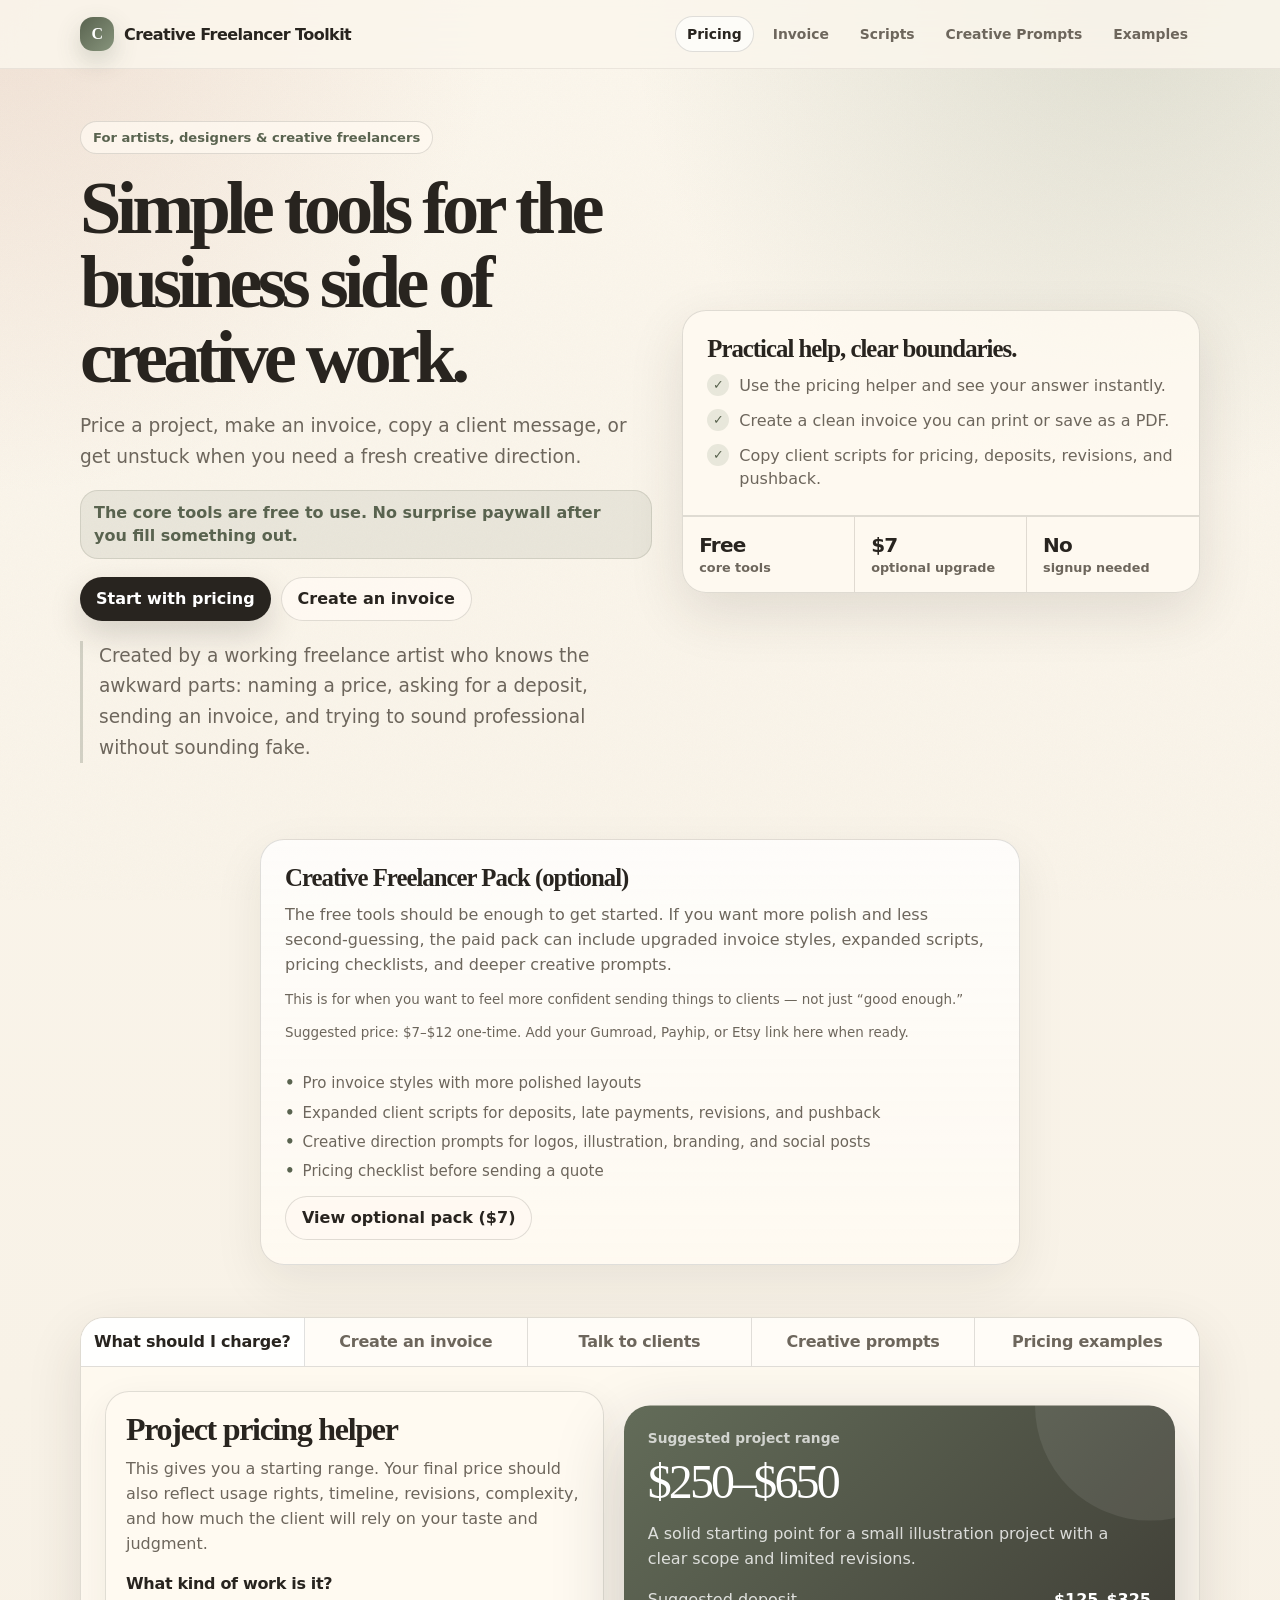
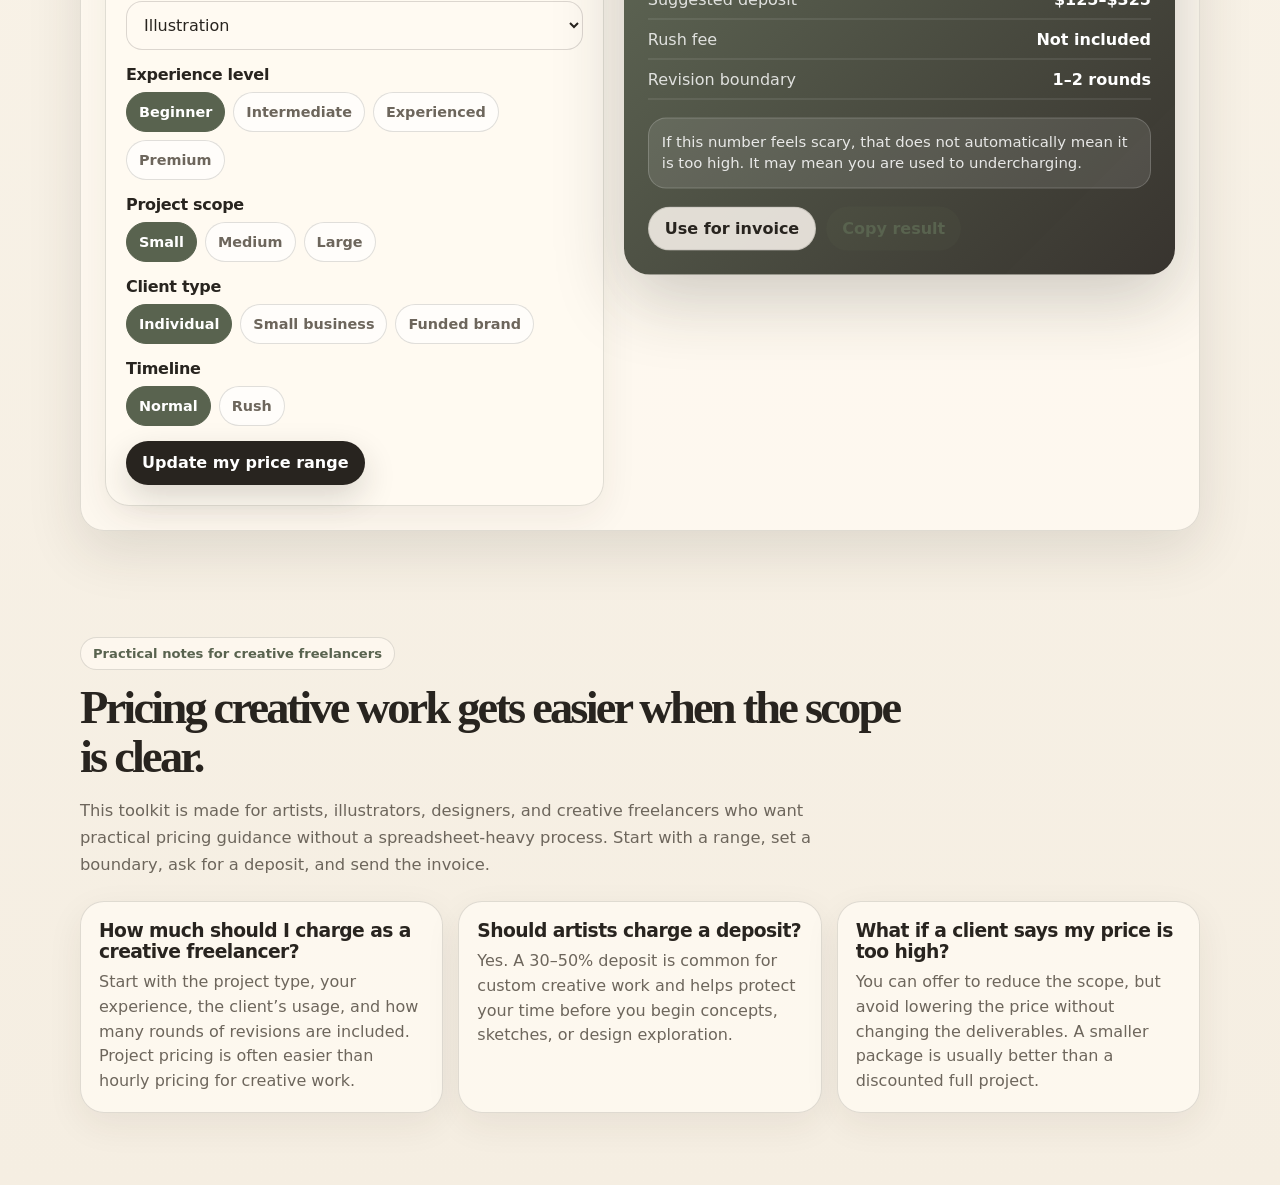
==== index.html @ 7e29caa9 "Update print statement from 'Hello' to 'Goodbye'" ====
<!DOCTYPE html>
<html lang="en">
<head>
  <meta charset="UTF-8" />
  <meta name="viewport" content="width=device-width, initial-scale=1.0" />
  <title>Creative Freelancer Toolkit | Pricing, Invoices & Client Scripts</title>
  <meta name="description" content="A practical freelance toolkit for artists, illustrators, designers, and creative freelancers. Get pricing guidance, create invoices, copy client scripts, and find creative prompts." />
  <link rel="canonical" href="https://elsaeve-tech.github.io/freelance-rate-calculator/" />

  <style>
    :root {
      --ink: #28241f;
      --muted: #6d665c;
      --cream: #fbf6ec;
      --paper: #fffaf2;
      --sage: #87947c;
      --olive: #59634f;
      --clay: #b97861;
      --line: rgba(40, 36, 31, .14);
      --shadow: 0 20px 55px rgba(50, 42, 32, .12);
      --radius: 24px;
    }

    * { box-sizing: border-box; }

    html { scroll-behavior: smooth; }

    body {
      margin: 0;
      font-family: Inter, ui-sans-serif, system-ui, -apple-system, BlinkMacSystemFont, "Segoe UI", sans-serif;
      color: var(--ink);
      background:
        radial-gradient(circle at top left, rgba(185,120,97,.17), transparent 31rem),
        radial-gradient(circle at 88% 0%, rgba(135,148,124,.24), transparent 31rem),
        linear-gradient(180deg, #fbf6ec 0%, #f5eee2 100%);
      min-height: 100vh;
    }

    body::before {
      content: "";
      position: fixed;
      inset: 0;
      pointer-events: none;
      background-image: url("data:image/svg+xml,%3Csvg xmlns='http://www.w3.org/2000/svg' width='120' height='120' viewBox='0 0 120 120'%3E%3Cfilter id='n'%3E%3CfeTurbulence type='fractalNoise' baseFrequency='.8' numOctaves='3' stitchTiles='stitch'/%3E%3C/filter%3E%3Crect width='120' height='120' filter='url(%23n)' opacity='.15'/%3E%3C/svg%3E");
      mix-blend-mode: multiply;
      opacity: .18;
    }

    .wrap {
      width: min(1120px, calc(100% - 32px));
      margin: 0 auto;
      position: relative;
      z-index: 1;
    }

    header {
      padding: 16px 0;
      position: sticky;
      top: 0;
      z-index: 20;
      backdrop-filter: blur(16px);
      background: rgba(251,246,236,.84);
      border-bottom: 1px solid rgba(40,36,31,.08);
    }

    .nav {
      display: flex;
      justify-content: space-between;
      align-items: center;
      gap: 14px;
    }

    .brand {
      display: flex;
      align-items: center;
      gap: 10px;
      font-weight: 850;
      letter-spacing: -.035em;
      white-space: nowrap;
    }

    .brand-mark {
      width: 34px;
      height: 34px;
      border-radius: 13px;
      background: linear-gradient(135deg, var(--olive), var(--sage));
      color: white;
      display: grid;
      place-items: center;
      font-family: Georgia, serif;
      box-shadow: 0 10px 24px rgba(89,99,79,.24);
    }

    .nav-links {
      display: flex;
      align-items: center;
      justify-content: flex-end;
      gap: 7px;
      flex-wrap: wrap;
    }

    button, .btn {
      font: inherit;
    }

    .nav-btn {
      border: 1px solid transparent;
      background: transparent;
      color: var(--muted);
      border-radius: 999px;
      padding: 9px 11px;
      cursor: pointer;
      font-weight: 750;
      font-size: .87rem;
    }

    .nav-btn:hover, .nav-btn.active {
      color: var(--ink);
      background: rgba(255,255,255,.65);
      border-color: var(--line);
    }

    .hero {
      padding: 52px 0 28px;
      display: grid;
      grid-template-columns: 1.05fr .95fr;
      gap: 30px;
      align-items: center;
    }

    .eyebrow {
      display: inline-flex;
      padding: 8px 12px;
      border: 1px solid var(--line);
      background: rgba(255,250,242,.72);
      border-radius: 999px;
      color: var(--olive);
      font-weight: 800;
      font-size: .82rem;
    }

    h1 {
      font-family: Georgia, "Times New Roman", serif;
      font-size: clamp(2.35rem, 6vw, 4.65rem);
      line-height: 1;
      letter-spacing: -.065em;
      margin: 17px 0;
      max-width: 820px;
    }

    .hero p {
      font-size: clamp(1rem, 1.8vw, 1.16rem);
      color: var(--muted);
      line-height: 1.65;
      max-width: 680px;
      margin: 0 0 18px;
    }

    .free-note {
      display: inline-flex;
      padding: 11px 13px;
      border-radius: 18px;
      background: rgba(89,99,79,.10);
      color: var(--olive);
      font-weight: 800;
      margin: 0 0 18px;
      border: 1px solid rgba(89,99,79,.16);
      line-height: 1.38;
    }

    .maker-note {
      margin-top: 26px;
      max-width: 650px;
      color: var(--muted);
      font-size: .96rem;
      line-height: 1.6;
      padding-left: 16px;
      border-left: 3px solid rgba(89,99,79,.24);
    }

    .cta-row {
      display: flex;
      gap: 10px;
      flex-wrap: wrap;
      align-items: center;
    }

    .hero .cta-row {
      margin-bottom: 20px;
    }

    .btn {
      appearance: none;
      border: 0;
      border-radius: 999px;
      padding: 13px 16px;
      background: var(--ink);
      color: white;
      font-weight: 850;
      cursor: pointer;
      box-shadow: 0 13px 32px rgba(40,36,31,.17);
      text-decoration: none;
      display: inline-flex;
      align-items: center;
      justify-content: center;
      gap: 8px;
      line-height: 1;
      min-height: 44px;
    }

    .btn.secondary {
      background: rgba(255,250,242,.84);
      color: var(--ink);
      border: 1px solid var(--line);
      box-shadow: none;
    }

    .btn.soft {
      background: rgba(89,99,79,.12);
      color: var(--olive);
      box-shadow: none;
    }

    .btn.small {
      padding: 10px 13px;
      min-height: 38px;
      font-size: .9rem;
    }

    .hero-card, .upgrade-card, .tool-shell, .card, .script-card, .example-card, .seo-card {
      background: rgba(255,250,242,.80);
      border: 1px solid var(--line);
      border-radius: var(--radius);
      box-shadow: 0 12px 36px rgba(50,42,32,.07);
    }

    .hero-card {
      overflow: hidden;
      box-shadow: var(--shadow);
    }

    .hero-card-top {
      padding: 24px;
      border-bottom: 1px solid var(--line);
    }

    .hero-card h2, .upgrade-card h2, .card h2, .card h3, .script-card h3, .example-card h3 {
      font-family: Georgia, serif;
      letter-spacing: -.04em;
      line-height: 1.1;
      margin: 0 0 12px;
    }

    .hero-card h2 { font-size: 1.55rem; }

    .mini-list {
      list-style: none;
      margin: 0;
      padding: 0;
      display: grid;
      gap: 12px;
    }

    .mini-list li {
      display: flex;
      gap: 10px;
      align-items: flex-start;
      color: var(--muted);
      line-height: 1.45;
    }

    .check {
      width: 22px;
      height: 22px;
      min-width: 22px;
      border-radius: 50%;
      background: rgba(135,148,124,.18);
      color: var(--olive);
      display: grid;
      place-items: center;
      font-weight: 900;
      font-size: .8rem;
    }

    .stats {
      display: grid;
      grid-template-columns: repeat(3, 1fr);
      border-top: 1px solid var(--line);
    }

    .stat {
      padding: 16px;
      border-right: 1px solid var(--line);
    }

    .stat:last-child { border-right: 0; }
    .stat strong { display: block; font-size: 1.25rem; letter-spacing: -.04em; }
    .stat span { color: var(--muted); font-size: .8rem; font-weight: 750; }

    .upgrade-card {
      margin: 30px auto 40px;
      padding: 24px;
      max-width: 760px;
      display: grid;
      grid-template-columns: 1fr;
      gap: 18px;
      text-align: left;
      background: linear-gradient(180deg, rgba(255,255,255,.76), rgba(255,250,242,.88));
      box-shadow: 0 18px 50px rgba(40,36,31,.08);
    }

    .upgrade-card h2 { font-size: 1.55rem; }
    .upgrade-card p { color: var(--muted); line-height: 1.55; margin: 0 0 12px; }

    .upgrade-list {
      list-style: none;
      padding: 0;
      margin: 0;
      display: grid;
      gap: 8px;
      color: var(--muted);
      font-size: .94rem;
      line-height: 1.4;
    }

    .upgrade-list li::before {
      content: "•";
      color: var(--olive);
      font-weight: 900;
      margin-right: 8px;
    }

    main { padding: 12px 0 60px; }

    .tool-shell {
      overflow: hidden;
      box-shadow: var(--shadow);
    }

    .tabs {
      display: grid;
      grid-template-columns: repeat(5, 1fr);
      background: rgba(255,255,255,.44);
      border-bottom: 1px solid var(--line);
    }

    .tab {
      padding: 15px 10px;
      border: 0;
      border-right: 1px solid var(--line);
      background: transparent;
      cursor: pointer;
      font-weight: 850;
      color: var(--muted);
      letter-spacing: -.015em;
      line-height: 1.15;
    }

    .tab:last-child { border-right: 0; }
    .tab.active { color: var(--ink); background: rgba(255,255,255,.70); }

    .panel { display: none; padding: 24px; }
    .panel.active { display: block; }

    .grid-2 {
      display: grid;
      grid-template-columns: .95fr 1.05fr;
      gap: 20px;
      align-items: start;
    }

    .card { padding: 20px; }
    .card h2 { font-size: clamp(1.45rem, 3.2vw, 2rem); }
    .card h3 { font-size: 1.22rem; }

    .hint { color: var(--muted); line-height: 1.55; margin: -2px 0 18px; }

    label {
      display: block;
      font-weight: 850;
      margin-bottom: 8px;
      letter-spacing: -.02em;
    }

    .field { margin-bottom: 15px; }

    input, select, textarea {
      width: 100%;
      border: 1px solid rgba(40,36,31,.16);
      background: rgba(255,250,242,.90);
      color: var(--ink);
      border-radius: 16px;
      padding: 13px;
      font: inherit;
      outline: none;
      min-height: 46px;
    }

    textarea { min-height: 110px; resize: vertical; }

    input:focus, select:focus, textarea:focus {
      border-color: rgba(89,99,79,.55);
      box-shadow: 0 0 0 4px rgba(135,148,124,.14);
    }

    .pill-row {
      display: flex;
      flex-wrap: wrap;
      gap: 8px;
    }

    .pill {
      border: 1px solid var(--line);
      background: rgba(255,255,255,.60);
      color: var(--muted);
      border-radius: 999px;
      padding: 10px 12px;
      font-weight: 850;
      cursor: pointer;
      font-size: .9rem;
      min-height: 40px;
    }

    .pill.active { background: var(--olive); color: white; border-color: var(--olive); }

    .result-card {
      position: sticky;
      top: 88px;
      background: linear-gradient(135deg, rgba(89,99,79,.94), rgba(40,36,31,.93));
      color: white;
      border-radius: 26px;
      padding: 24px;
      box-shadow: 0 25px 70px rgba(40,36,31,.22);
      overflow: hidden;
    }

    .result-card::after {
      content: "";
      position: absolute;
      width: 230px;
      height: 230px;
      border-radius: 50%;
      background: rgba(255,255,255,.08);
      right: -90px;
      top: -115px;
    }

    .result-card > * { position: relative; z-index: 1; }
    .result-label { color: rgba(255,255,255,.72); font-weight: 800; font-size: .86rem; }

    .price-range {
      font-family: Georgia, serif;
      font-size: clamp(1.9rem, 5vw, 3rem);
      line-height: 1;
      letter-spacing: -.06em;
      margin: 12px 0 8px;
    }

    .result-copy { color: rgba(255,255,255,.80); line-height: 1.55; margin-bottom: 18px; }

    .breakdown {
      display: grid;
      gap: 10px;
      margin: 18px 0;
    }

    .breakdown div {
      display: flex;
      justify-content: space-between;
      gap: 16px;
      border-bottom: 1px solid rgba(255,255,255,.16);
      padding-bottom: 10px;
      color: rgba(255,255,255,.82);
    }

    .breakdown strong { color: white; text-align: right; }

    .notice {
      background: rgba(255,255,255,.10);
      border: 1px solid rgba(255,255,255,.18);
      border-radius: 18px;
      padding: 13px;
      color: rgba(255,255,255,.86);
      line-height: 1.45;
      font-size: .93rem;
    }

    .scripts-grid, .examples-grid {
      display: grid;
      grid-template-columns: repeat(2, minmax(0, 1fr));
      gap: 15px;
    }

    .script-card, .example-card { padding: 18px; }
    .script-card p, .example-card p { color: var(--muted); line-height: 1.55; }

    .script-text {
      background: rgba(251,246,236,.92);
      border: 1px solid var(--line);
      border-radius: 16px;
      padding: 14px;
      white-space: pre-wrap;
      color: var(--ink);
      line-height: 1.5;
      min-height: 116px;
    }

    .tiny { font-size: .84rem; color: var(--muted); line-height: 1.45; }

    .invoice-preview {
      background: white;
      color: #202020;
      border-radius: 12px;
      padding: 30px;
      box-shadow: 0 16px 50px rgba(0,0,0,.08);
      min-height: 540px;
    }

    .invoice-preview.pro {
      border: 2px solid var(--olive);
      background: linear-gradient(180deg, #fff 0%, #fffaf2 100%);
    }

    .invoice-preview.pro .invoice-head { border-bottom-color: var(--olive); }
    .invoice-preview.pro .invoice-title { color: var(--olive); }

    .invoice-head {
      display: flex;
      justify-content: space-between;
      gap: 22px;
      border-bottom: 2px solid #202020;
      padding-bottom: 20px;
      margin-bottom: 22px;
    }

    .invoice-title {
      font-family: Georgia, serif;
      font-size: 2rem;
      letter-spacing: -.05em;
      margin: 0;
    }

    .invoice-meta { text-align: right; color: #555; line-height: 1.5; }
    .invoice-section { margin: 22px 0; }
    .invoice-section strong { display: block; margin-bottom: 6px; }

    .invoice-table {
      width: 100%;
      border-collapse: collapse;
      margin: 24px 0;
    }

    .invoice-table th, .invoice-table td {
      text-align: left;
      border-bottom: 1px solid #ddd;
      padding: 12px 0;
      vertical-align: top;
    }

    .invoice-table th:last-child, .invoice-table td:last-child { text-align: right; }

    .invoice-total {
      display: flex;
      justify-content: flex-end;
      gap: 24px;
      font-size: 1.25rem;
      font-weight: 900;
      margin-top: 18px;
    }

    .prompt-output {
      background: rgba(255,255,255,.62);
      border: 1px solid var(--line);
      border-radius: 22px;
      padding: 18px;
      min-height: 260px;
    }

    .prompt-output h3 { margin-top: 0; }
    .prompt-list { display: grid; gap: 12px; margin: 0; padding-left: 18px; color: var(--muted); line-height: 1.5; }

    .locked-note {
      border: 1px dashed rgba(89,99,79,.35);
      background: rgba(89,99,79,.08);
      border-radius: 18px;
      padding: 14px;
      color: var(--muted);
      line-height: 1.5;
      margin-top: 14px;
    }

    .footer-seo { padding: 46px 0 72px; }

    .footer-seo h2 {
      font-family: Georgia, serif;
      font-size: clamp(1.85rem, 4.2vw, 2.9rem);
      line-height: 1.05;
      letter-spacing: -.06em;
      margin: 14px 0 10px;
      max-width: 850px;
    }

    .seo-grid {
      display: grid;
      grid-template-columns: repeat(3, 1fr);
      gap: 15px;
      margin-top: 22px;
    }

    .seo-card { padding: 18px; }
    .seo-card h3 { margin: 0 0 8px; letter-spacing: -.03em; }
    .seo-card p { margin: 0; color: var(--muted); line-height: 1.55; }

    .toast {
      position: fixed;
      left: 50%;
      bottom: 22px;
      transform: translateX(-50%) translateY(20px);
      background: var(--ink);
      color: white;
      border-radius: 999px;
      padding: 12px 16px;
      opacity: 0;
      pointer-events: none;
      transition: .25s ease;
      z-index: 80;
      box-shadow: 0 18px 50px rgba(40,36,31,.24);
      font-weight: 800;
    }

    .toast.show { opacity: 1; transform: translateX(-50%) translateY(0); }

    @media (max-width: 940px) {
      .hero, .grid-2 { grid-template-columns: 1fr; }
      .result-card { position: relative; top: 0; }
      .scripts-grid, .examples-grid, .seo-grid { grid-template-columns: 1fr; }
      .tabs { grid-template-columns: repeat(2, 1fr); }
      .tab:nth-child(2n) { border-right: 0; }
      .hero { padding-top: 36px; }
      header { position: relative; }
      .nav { align-items: flex-start; flex-direction: column; }
      .nav-links { justify-content: flex-start; width: 100%; }
    }

    @media (max-width: 620px) {
      .wrap { width: min(100% - 22px, 1120px); }
      header { padding: 14px 0; }
      .brand { font-size: .96rem; }
      .nav-links { display: grid; grid-template-columns: repeat(2, 1fr); gap: 7px; }
      .nav-btn { background: rgba(255,255,255,.48); border-color: rgba(40,36,31,.08); }
      .hero { padding: 30px 0 22px; gap: 20px; }
      h1 { font-size: clamp(2.2rem, 13vw, 3.05rem); letter-spacing: -.06em; }
      .hero p { font-size: 1rem; }
      .free-note { display: flex; font-size: .92rem; }
      .maker-note { margin-top: 24px; font-size: .92rem; }
      .cta-row { flex-direction: column; align-items: stretch; }
      .hero .cta-row { margin-bottom: 24px; }
      .btn { width: 100%; }
      .hero-card-top, .card, .script-card, .example-card, .seo-card, .upgrade-card { padding: 16px; }
      .hero-card h2 { font-size: 1.35rem; }
      .stats { grid-template-columns: 1fr; }
      .stat { border-right: 0; border-bottom: 1px solid var(--line); }
      .stat:last-child { border-bottom: 0; }
      .tool-shell { border-radius: 22px; }
      .panel { padding: 14px; }
      .tabs { grid-template-columns: 1fr; }
      .tab { border-right: 0; border-bottom: 1px solid var(--line); padding: 14px 10px; }
      .tab:last-child { border-bottom: 0; }
      .pill { flex: 1 1 calc(50% - 8px); }
      .breakdown div { align-items: flex-start; flex-direction: column; gap: 4px; }
      .breakdown strong { text-align: left; }
      .invoice-preview { padding: 18px; min-height: auto; overflow-wrap: anywhere; }
      .invoice-head { flex-direction: column; }
      .invoice-meta { text-align: left; }
      .invoice-title { font-size: 1.75rem; }
      .invoice-total { justify-content: space-between; gap: 12px; }
      .invoice-table th, .invoice-table td { font-size: .92rem; }
      .footer-seo { padding-bottom: 52px; }
    }

    @media print {
      body * { visibility: hidden; }
      #invoicePreview, #invoicePreview * { visibility: visible; }
      #invoicePreview {
        position: absolute;
        left: 0;
        top: 0;
        width: 100%;
        box-shadow: none;
        border-radius: 0;
      }
      header, .hero, .tabs, .card, .footer-seo, .toast, .upgrade-card { display: none !important; }
    }
  </style>
</head>
<body>
  <header>
    <div class="wrap nav">
      <div class="brand"><div class="brand-mark">C</div><span>Creative Freelancer Toolkit</span></div>
      <nav class="nav-links" aria-label="Main navigation">
        <button type="button" class="nav-btn active" data-tab="pricing">Pricing</button>
        <button type="button" class="nav-btn" data-tab="invoice">Invoice</button>
        <button type="button" class="nav-btn" data-tab="scripts">Scripts</button>
        <button type="button" class="nav-btn" data-tab="prompts">Creative Prompts</button>
        <button type="button" class="nav-btn" data-tab="examples">Examples</button>
      </nav>
    </div>
  </header>

  <section class="wrap hero">
    <div>
      <span class="eyebrow">For artists, designers & creative freelancers</span>
      <h1>Simple tools for the business side of creative work.</h1>
      <p>Price a project, make an invoice, copy a client message, or get unstuck when you need a fresh creative direction.</p>
      <div class="free-note">The core tools are free to use. No surprise paywall after you fill something out.</div>
      <div class="cta-row">
        <button type="button" class="btn js-tab" data-tab="pricing">Start with pricing</button>
        <button type="button" class="btn secondary js-tab" data-tab="invoice">Create an invoice</button>
      </div>
      <p class="maker-note">Created by a working freelance artist who knows the awkward parts: naming a price, asking for a deposit, sending an invoice, and trying to sound professional without sounding fake.</p>
    </div>

    <aside class="hero-card" aria-label="Toolkit features">
      <div class="hero-card-top">
        <h2>Practical help, clear boundaries.</h2>
        <ul class="mini-list">
          <li><span class="check">✓</span><span>Use the pricing helper and see your answer instantly.</span></li>
          <li><span class="check">✓</span><span>Create a clean invoice you can print or save as a PDF.</span></li>
          <li><span class="check">✓</span><span>Copy client scripts for pricing, deposits, revisions, and pushback.</span></li>
        </ul>
      </div>
      <div class="stats">
        <div class="stat"><strong>Free</strong><span>core tools</span></div>
        <div class="stat"><strong>$7</strong><span>optional upgrade</span></div>
        <div class="stat"><strong>No</strong><span>signup needed</span></div>
      </div>
    </aside>
  </section>

  <section class="wrap upgrade-card" aria-label="Optional paid upgrade">
    <div>
      <h2>Creative Freelancer Pack (optional)</h2>
      <p>The free tools should be enough to get started. If you want more polish and less second-guessing, the paid pack can include upgraded invoice styles, expanded scripts, pricing checklists, and deeper creative prompts.</p>
      <p class="tiny">This is for when you want to feel more confident sending things to clients — not just “good enough.”</p>
      <p class="tiny">Suggested price: $7–$12 one-time. Add your Gumroad, Payhip, or Etsy link here when ready.</p>
    </div>
    <div>
      <ul class="upgrade-list">
        <li>Pro invoice styles with more polished layouts</li>
        <li>Expanded client scripts for deposits, late payments, revisions, and pushback</li>
        <li>Creative direction prompts for logos, illustration, branding, and social posts</li>
        <li>Pricing checklist before sending a quote</li>
      </ul>
      <div class="cta-row" style="margin-top:14px;">
        <button type="button" class="btn secondary" id="paidPackLink">View optional pack ($7)</button>
      </div>
    </div>
  </section>

  <main id="tool" class="wrap">
    <div class="tool-shell">
      <div class="tabs" role="tablist">
        <button type="button" class="tab active" data-tab="pricing">What should I charge?</button>
        <button type="button" class="tab" data-tab="invoice">Create an invoice</button>
        <button type="button" class="tab" data-tab="scripts">Talk to clients</button>
        <button type="button" class="tab" data-tab="prompts">Creative prompts</button>
        <button type="button" class="tab" data-tab="examples">Pricing examples</button>
      </div>

      <section id="pricing" class="panel active" role="tabpanel">
        <div class="grid-2">
          <div class="card">
            <h2>Project pricing helper</h2>
            <p class="hint">This gives you a starting range. Your final price should also reflect usage rights, timeline, revisions, complexity, and how much the client will rely on your taste and judgment.</p>

            <div class="field">
              <label for="workType">What kind of work is it?</label>
              <select id="workType">
                <option value="illustration">Illustration</option>
                <option value="childrensBook">Children’s book illustration</option>
                <option value="logo">Logo design</option>
                <option value="branding">Brand identity</option>
                <option value="website">Website design</option>
                <option value="social">Social media design</option>
                <option value="painting">Original painting / custom art</option>
              </select>
            </div>

            <div class="field">
              <label>Experience level</label>
              <div class="pill-row" data-group="experience">
                <button type="button" class="pill active" data-value="beginner">Beginner</button>
                <button type="button" class="pill" data-value="intermediate">Intermediate</button>
                <button type="button" class="pill" data-value="experienced">Experienced</button>
                <button type="button" class="pill" data-value="premium">Premium</button>
              </div>
            </div>

            <div class="field">
              <label>Project scope</label>
              <div class="pill-row" data-group="scope">
                <button type="button" class="pill active" data-value="small">Small</button>
                <button type="button" class="pill" data-value="medium">Medium</button>
                <button type="button" class="pill" data-value="large">Large</button>
              </div>
            </div>

            <div class="field">
              <label>Client type</label>
              <div class="pill-row" data-group="client">
                <button type="button" class="pill active" data-value="individual">Individual</button>
                <button type="button" class="pill" data-value="smallBusiness">Small business</button>
                <button type="button" class="pill" data-value="funded">Funded brand</button>
              </div>
            </div>

            <div class="field">
              <label>Timeline</label>
              <div class="pill-row" data-group="timeline">
                <button type="button" class="pill active" data-value="normal">Normal</button>
                <button type="button" class="pill" data-value="rush">Rush</button>
              </div>
            </div>

            <button type="button" class="btn" id="calculateBtn">Update my price range</button>
          </div>

          <aside class="result-card" aria-live="polite">
            <div class="result-label">Suggested project range</div>
            <div class="price-range" id="priceRange">$250–$650</div>
            <p class="result-copy" id="priceSummary">A solid starting point for a small illustration project with a clear scope and limited revisions.</p>
            <div class="breakdown">
              <div><span>Suggested deposit</span><strong id="depositAmount">$125–$325</strong></div>
              <div><span>Rush fee</span><strong id="rushFee">Not included</strong></div>
              <div><span>Revision boundary</span><strong id="revisionNote">1–2 rounds</strong></div>
            </div>
            <div class="notice" id="confidenceNote">If this number feels scary, that does not automatically mean it is too high. It may mean you are used to undercharging.</div>
            <div class="cta-row" style="margin-top:18px;">
              <button type="button" class="btn secondary" id="useForInvoice">Use for invoice</button>
              <button type="button" class="btn soft" id="copyPricing">Copy result</button>
            </div>
          </aside>
        </div>
      </section>

      <section id="invoice" class="panel" role="tabpanel">
        <div class="grid-2">
          <div class="card">
            <h2>Simple invoice generator</h2>
            <p class="hint">Create a clean invoice, then use your browser’s print option to save it as a PDF. The basic invoice is free and fully usable.</p>

            <div class="field"><label for="businessName">Your name / business name</label><input id="businessName" placeholder="Elsa Eve Studio" /></div>
            <div class="field"><label for="businessEmail">Your email</label><input id="businessEmail" placeholder="hello@example.com" /></div>
            <div class="field"><label for="clientName">Client name</label><input id="clientName" placeholder="Client Name" /></div>
            <div class="field"><label for="invoiceNumber">Invoice number</label><input id="invoiceNumber" placeholder="INV-001" /></div>
            <div class="field"><label for="projectDescription">Project description</label><textarea id="projectDescription" placeholder="Logo design package including 2 initial concepts and 2 rounds of revisions."></textarea></div>
            <div class="field"><label for="invoiceAmount">Amount due ($)</label><input id="invoiceAmount" type="number" min="0" step="1" placeholder="500" /></div>
            <div class="field"><label for="dueDate">Due date</label><input id="dueDate" type="date" /></div>
            <div class="field"><label for="paymentNotes">Payment notes</label><textarea id="paymentNotes" placeholder="Payment accepted via Zelle, bank transfer, or credit card. Thank you!"></textarea></div>

            <label style="display:flex; align-items:center; gap:9px; margin-top:4px;">
              <input type="checkbox" id="proToggle" style="width:auto; min-height:auto;" />
              Preview pro invoice style
            </label>
            <p class="tiny">Free invoice works fully. The paid version can include extra invoice styles, logo placement, reusable wording, and more polished layouts.</p>

            <div class="cta-row" style="margin-top:14px;">
              <button type="button" class="btn" id="updateInvoice">Update invoice</button>
              <button type="button" class="btn secondary" id="printInvoice">Print / save PDF</button>
              <button type="button" class="btn soft" id="copyInvoiceEmail">Copy email text</button>
            </div>
          </div>

          <div id="invoicePreview" class="invoice-preview">
            <div class="invoice-head">
              <div>
                <h2 class="invoice-title">Invoice</h2>
                <div id="previewBusiness">Your Business Name</div>
                <div id="previewEmail">hello@example.com</div>
              </div>
              <div class="invoice-meta">
                <div><strong id="previewInvoiceNumber">INV-001</strong></div>
                <div id="previewDate"></div>
                <div>Due: <span id="previewDueDate">—</span></div>
              </div>
            </div>

            <div class="invoice-section">
              <strong>Bill to</strong>
              <div id="previewClient">Client Name</div>
            </div>

            <table class="invoice-table">
              <thead><tr><th>Description</th><th>Amount</th></tr></thead>
              <tbody><tr><td id="previewDescription">Project description</td><td id="previewAmount">$0</td></tr></tbody>
            </table>

            <div class="invoice-total"><span>Total due</span><span id="previewTotal">$0</span></div>

            <div class="invoice-section">
              <strong>Payment notes</strong>
              <div id="previewPaymentNotes">Payment accepted via Zelle, bank transfer, or credit card. Thank you!</div>
            </div>
          </div>
        </div>
      </section>

      <section id="scripts" class="panel" role="tabpanel">
        <div class="card" style="margin-bottom:15px;">
          <h2>Client scripts you can copy</h2>
          <p class="hint">For the moments where you know what you mean, but saying it professionally feels weird.</p>
        </div>
        <div class="scripts-grid" id="scriptsGrid"></div>
      </section>

      <section id="prompts" class="panel" role="tabpanel">
        <div class="grid-2">
          <div class="card">
            <h2>Creative prompt helper</h2>
            <p class="hint">This is not meant to replace your taste. It is a quick way to get unstuck and generate a few starting directions.</p>

            <div class="field">
              <label for="promptType">What are you working on?</label>
              <select id="promptType">
                <option value="logo">Logo / brand mark</option>
                <option value="illustration">Illustration</option>
                <option value="social">Social post</option>
                <option value="product">Product / merch design</option>
                <option value="website">Website / landing page</option>
              </select>
            </div>

            <div class="field">
              <label for="promptMood">Mood</label>
              <select id="promptMood">
                <option value="calm">Calm / minimal</option>
                <option value="playful">Playful / charming</option>
                <option value="premium">Premium / polished</option>
                <option value="earthy">Earthy / organic</option>
                <option value="bold">Bold / memorable</option>
              </select>
            </div>

            <div class="field">
              <label for="promptAudience">Audience or client type</label>
              <input id="promptAudience" placeholder="Example: yoga studio, children’s book author, beach rental, dog rescue" />
            </div>

            <button type="button" class="btn" id="generatePrompts">Generate free prompts</button>
            <div class="locked-note">Paid pack idea: expanded prompt sets with art direction, palette ideas, composition prompts, client presentation language, and revision questions.</div>
          </div>

          <div class="prompt-output" id="promptOutput">
            <h3>Your prompts will appear here</h3>
            <p class="hint">Choose a project type, mood, and audience, then generate a few starting directions.</p>
          </div>
        </div>
      </section>

      <section id="examples" class="panel" role="tabpanel">
        <div class="card" style="margin-bottom:15px;">
          <h2>Creative pricing examples</h2>
          <p class="hint">Use these as reference points, not hard rules. Usage rights, timeline, revisions, and client size can change the price a lot.</p>
        </div>
        <div class="examples-grid" id="examplesGrid"></div>
      </section>
    </div>
  </main>

  <section class="wrap footer-seo">
    <span class="eyebrow">Practical notes for creative freelancers</span>
    <h2>Pricing creative work gets easier when the scope is clear.</h2>
    <p style="color:var(--muted); line-height:1.65; max-width:760px; font-size:1.02rem;">This toolkit is made for artists, illustrators, designers, and creative freelancers who want practical pricing guidance without a spreadsheet-heavy process. Start with a range, set a boundary, ask for a deposit, and send the invoice.</p>
    <div class="seo-grid">
      <div class="seo-card"><h3>How much should I charge as a creative freelancer?</h3><p>Start with the project type, your experience, the client’s usage, and how many rounds of revisions are included. Project pricing is often easier than hourly pricing for creative work.</p></div>
      <div class="seo-card"><h3>Should artists charge a deposit?</h3><p>Yes. A 30–50% deposit is common for custom creative work and helps protect your time before you begin concepts, sketches, or design exploration.</p></div>
      <div class="seo-card"><h3>What if a client says my price is too high?</h3><p>You can offer to reduce the scope, but avoid lowering the price without changing the deliverables. A smaller package is usually better than a discounted full project.</p></div>
    </div>
  </section>

  <div class="toast" id="toast">Copied</div>

  <script>
    const state = {
      experience: 'beginner',
      scope: 'small',
      client: 'individual',
      timeline: 'normal',
      lastRange: { low: 250, high: 650 },
      lastSummary: ''
    };

    const pricingData = {
      illustration: { label: 'Illustration', base: { small: [180, 450], medium: [450, 1100], large: [1100, 2800] }, revisions: '1–2 rounds', summary: 'A good range for custom illustration with a defined style, clear usage, and limited revisions.' },
      childrensBook: { label: 'Children’s book illustration', base: { small: [100, 250], medium: [1200, 4500], large: [4500, 12000] }, revisions: '2 rounds per spread/page', summary: 'Children’s book pricing depends heavily on page count, complexity, character design, and rights. Small = single page/spread; medium/large = partial or full book.' },
      logo: { label: 'Logo design', base: { small: [250, 650], medium: [650, 1600], large: [1600, 5000] }, revisions: '2 rounds', summary: 'Logo pricing should include concept development, refinement, final files, and basic usage terms.' },
      branding: { label: 'Brand identity', base: { small: [650, 1500], medium: [1500, 3500], large: [3500, 9000] }, revisions: '2–3 rounds', summary: 'Brand identity usually includes a logo system, color palette, typography direction, and a simple style guide.' },
      website: { label: 'Website design', base: { small: [800, 1800], medium: [1800, 4500], large: [4500, 12000] }, revisions: '2 rounds per phase', summary: 'Website pricing depends on page count, copy, platform, functionality, and whether you are designing only or also building.' },
      social: { label: 'Social media design', base: { small: [150, 400], medium: [400, 1100], large: [1100, 3000] }, revisions: '1–2 rounds', summary: 'Social design pricing should account for templates, batch quantity, brand consistency, and whether captions or strategy are included.' },
      painting: { label: 'Original painting / custom art', base: { small: [200, 600], medium: [600, 1800], large: [1800, 8000] }, revisions: 'Sketch approval only', summary: 'Original art pricing should reflect size, materials, complexity, your style, and whether commercial usage is included.' }
    };

    const multipliers = {
      experience: { beginner: .78, intermediate: 1, experienced: 1.45, premium: 2.1 },
      client: { individual: 1, smallBusiness: 1.18, funded: 1.55 },
      timeline: { normal: 1, rush: 1.25 }
    };

    const scriptItems = [
      ['Send your price confidently', 'Hi [Name],

Thank you again for sharing the details with me. Based on the scope, timeline, and deliverables, the project fee would be $[amount].

That includes [deliverables], plus [number] rounds of revisions. To reserve the project, I ask for a [percentage]% deposit before beginning.

I’d be happy to move forward if that works for you.'],
      ['Ask for a deposit', 'Hi [Name],

I’m excited to get started. To officially book the project, I require a [percentage]% deposit, with the remaining balance due before final files are delivered.

Once the deposit is received, I’ll begin the first concept round.'],
      ['Respond to “that’s too expensive”', 'I completely understand. If the full scope is more than you were hoping to spend right now, we can simplify the deliverables to better fit your budget.

I want to make sure the project still feels thoughtful and sustainable, so I’d rather adjust the scope than rush or undercut the work.'],
      ['Set revision boundaries', 'This project includes [number] rounds of revisions. After that, additional revisions are billed at $[rate]/hour or quoted separately depending on the change.

That keeps the process clear and helps make sure we stay aligned with the original scope.'],
      ['Politely decline a bad fit', 'Thank you so much for thinking of me. After looking over the project, I don’t think I’m the best fit for what you need right now.

I really appreciate you reaching out and wish you the best with it.'],
      ['Follow up on unpaid invoice', 'Hi [Name],

Just following up on invoice [invoice number], which was due on [date]. Whenever you have a chance, please let me know when I can expect payment.

Thank you!']
    ];

    const examples = [
      ['Logo design', '$250–$5,000+', 'A simple logo for a tiny personal project may be a few hundred dollars. A full logo system for a business with commercial usage should be much higher.'],
      ['Children’s book illustration', '$100–$300+ per page', 'Page rates vary by style, detail, rights, and page count. Full books should include character development, revisions, and final file prep.'],
      ['Brand identity', '$650–$9,000+', 'A brand kit may include logo, palette, typography, social templates, and guidelines. Larger businesses should pay more for broader usage.'],
      ['Website design', '$800–$12,000+', 'Pricing depends on pages, platform, copy, build complexity, SEO, and whether you are providing design only or full implementation.'],
      ['Custom illustration', '$180–$2,800+', 'Consider detail level, usage rights, turnaround, number of concepts, and whether the client needs commercial licensing.'],
      ['Social media templates', '$150–$3,000+', 'Small template packs are lower cost. Larger content systems with brand strategy, captions, and multiple formats should cost more.']
    ];

    const promptBank = {
      logo: {
        calm: ['Explore a quiet symbol with soft geometry, generous spacing, and one memorable negative-space detail.', 'Create a wordmark direction with subtle custom letter changes instead of a complicated icon.', 'Try a mark inspired by one natural element, simplified until it feels almost effortless.'],
        playful: ['Sketch a friendly mascot-adjacent mark that feels charming but not childish.', 'Create three icon ideas using rounded shapes, imperfect symmetry, and a small unexpected detail.', 'Try a hand-drawn wordmark with one letter doing something memorable.'],
        premium: ['Use restrained typography, one elegant symbol, and a palette with no more than two main colors.', 'Explore a monogram or abstract mark that would still work embossed, stamped, or very small.', 'Create a direction that feels expensive because it is simple, not because it is decorative.'],
        earthy: ['Build around an organic line, natural texture, or botanical-inspired shape without becoming too literal.', 'Try a grounded palette and a mark that feels handmade but still clean.', 'Create a logo direction that could live on paper packaging, linen, or a small shop sign.'],
        bold: ['Create a high-contrast mark with one strong silhouette that is recognizable from far away.', 'Try an oversized wordmark treatment with a small icon detail for balance.', 'Make one concept that is intentionally simple enough to be remembered after one glance.']
      },
      illustration: {
        calm: ['Use a limited palette, lots of breathing room, and a soft focal point.', 'Create a composition where the quiet negative space is part of the feeling.', 'Try a gentle scene that suggests emotion through posture, light, or environment.'],
        playful: ['Push the proportions slightly and add one visual joke or charming small detail.', 'Create a scene with movement, character, and an object that tells a tiny story.', 'Try three thumbnail compositions before choosing the most expressive one.'],
        premium: ['Use fewer elements, stronger composition, and refined contrast.', 'Create a polished editorial direction with intentional texture and controlled detail.', 'Let the concept do more work than decoration.'],
        earthy: ['Bring in organic shapes, natural textures, and a palette that feels sun-warmed or grounded.', 'Create a scene inspired by plants, animals, landscape, or slow living.', 'Try a hand-rendered texture that makes the piece feel tactile.'],
        bold: ['Choose one strong focal shape and build the composition around it.', 'Use scale contrast: make one element unexpectedly large or close.', 'Try a poster-like layout with clear hierarchy and graphic impact.']
      },
      social: {
        calm: ['Create a carousel with one idea per slide, quiet spacing, and minimal copy.', 'Use a soft background, one strong headline, and a simple closing prompt.', 'Make the post feel like a deep breath, not an announcement.'],
        playful: ['Use a simple recurring character, sticker-like detail, or cheeky headline.', 'Create a list post with charming labels and a casual tone.', 'Make one slide visually unexpected so it feels shareable.'],
        premium: ['Use minimal copy, editorial spacing, and one refined visual detail.', 'Create a post that feels like a page from a tasteful magazine.', 'Use a restrained palette and let the headline carry the confidence.'],
        earthy: ['Use natural textures, warm neutrals, and imperfect shapes.', 'Create a post that feels handmade but still organized.', 'Use a photo crop or illustration detail that feels grounded and human.'],
        bold: ['Use a strong headline, large type, and a clear point of view.', 'Make the first slide impossible to ignore but keep the rest clean.', 'Use contrast and scale instead of clutter.']
      },
      product: {
        calm: ['Create a design someone would want to live with every day, not just notice once.', 'Use a small motif, thoughtful placement, and a quiet color story.', 'Try a design that feels giftable, useful, and not overly trendy.'],
        playful: ['Create a design with a tiny phrase, character, or icon that feels collectible.', 'Try a pattern with imperfect spacing and one surprise element.', 'Make the design feel like it has a personality without becoming too niche.'],
        premium: ['Use fewer elements, better spacing, and a restrained palette.', 'Create a design that could work on packaging, apparel, and a small tag.', 'Focus on proportion and material compatibility.'],
        earthy: ['Use botanical, animal, landscape, or natural texture references in a simplified way.', 'Try a warm palette and a design that feels handmade but elevated.', 'Create a motif that could become a repeat pattern.'],
        bold: ['Make one simple graphic element oversized and memorable.', 'Use high contrast and strong placement rather than lots of detail.', 'Create a design that reads clearly from across a room.']
      },
      website: {
        calm: ['Create a homepage with one clear promise, soft hierarchy, and fewer choices.', 'Use generous spacing and one warm human detail to build trust.', 'Make the page feel easy to understand in the first five seconds.'],
        playful: ['Add small moments of charm through microcopy, icons, or section names.', 'Create a homepage that feels approachable without losing clarity.', 'Use a friendly visual system that makes boring information easier to digest.'],
        premium: ['Use editorial spacing, restrained type, and fewer but stronger sections.', 'Make the offer feel high-trust through clarity, not hype.', 'Create a page that feels considered from top to bottom.'],
        earthy: ['Use natural texture, warm neutrals, and grounded language.', 'Build sections that feel calm, tactile, and easy to move through.', 'Use subtle organic shapes without hurting readability.'],
        bold: ['Open with a strong headline and one unmistakable call to action.', 'Use scale, contrast, and clear sections to create momentum.', 'Make the page feel decisive, not busy.']
      }
    };

    function money(value) {
      return '$' + Math.round(value).toLocaleString();
    }

    function showToast(message) {
      const toast = document.getElementById('toast');
      toast.textContent = message;
      toast.classList.add('show');
      setTimeout(() => toast.classList.remove('show'), 1600);
    }

    function copyText(text, message) {
      navigator.clipboard.writeText(text).then(() => showToast(message)).catch(() => showToast('Copy failed'));
    }

    function switchTab(tabName) {
      document.querySelectorAll('.panel').forEach(panel => {
        panel.classList.toggle('active', panel.id === tabName);
      });
      document.querySelectorAll('[data-tab]').forEach(button => {
        button.classList.toggle('active', button.dataset.tab === tabName);
      });
      document.getElementById('tool').scrollIntoView({ behavior: 'smooth', block: 'start' });
    }

    function calculatePricing() {
      const type = document.getElementById('workType').value;
      const data = pricingData[type];
      const base = data.base[state.scope];
      const mult = multipliers.experience[state.experience] * multipliers.client[state.client] * multipliers.timeline[state.timeline];
      const low = Math.round(base[0] * mult / 10) * 10;
      const high = Math.round(base[1] * mult / 10) * 10;
      const depositLow = Math.round(low * .5 / 10) * 10;
      const depositHigh = Math.round(high * .5 / 10) * 10;

      state.lastRange = { low, high };
      state.lastSummary = `${data.label}: ${money(low)}–${money(high)}. ${data.summary}`;

      document.getElementById('priceRange').textContent = `${money(low)}–${money(high)}`;
      document.getElementById('priceSummary').textContent = data.summary;
      document.getElementById('depositAmount').textContent = `${money(depositLow)}–${money(depositHigh)}`;
      document.getElementById('rushFee').textContent = state.timeline === 'rush' ? 'Included: +25%' : 'Not included';
      document.getElementById('revisionNote').textContent = data.revisions;

      const notes = {
        beginner: 'If you are newer, keep the scope especially clear. A lower price should still have boundaries.',
        intermediate: 'This is a healthy middle range. Do not lower it without reducing the scope.',
        experienced: 'Your experience has value. Price for judgment, taste, communication, and reliability — not just time.',
        premium: 'Premium pricing needs premium clarity: usage rights, polished process, strong presentation, and firm boundaries.'
      };
      document.getElementById('confidenceNote').textContent = notes[state.experience];
    }

    function updateInvoice() {
      const amount = Number(document.getElementById('invoiceAmount').value || 0);
      const today = new Date().toLocaleDateString(undefined, { year: 'numeric', month: 'short', day: 'numeric' });

      document.getElementById('previewBusiness').textContent = document.getElementById('businessName').value || 'Your Business Name';
      document.getElementById('previewEmail').textContent = document.getElementById('businessEmail').value || 'hello@example.com';
      document.getElementById('previewClient').textContent = document.getElementById('clientName').value || 'Client Name';
      document.getElementById('previewInvoiceNumber').textContent = document.getElementById('invoiceNumber').value || 'INV-001';
      document.getElementById('previewDescription').textContent = document.getElementById('projectDescription').value || 'Project description';
      document.getElementById('previewAmount').textContent = money(amount);
      document.getElementById('previewTotal').textContent = money(amount);
      document.getElementById('previewDate').textContent = today;
      document.getElementById('previewDueDate').textContent = document.getElementById('dueDate').value || '—';
      document.getElementById('previewPaymentNotes').textContent = document.getElementById('paymentNotes').value || 'Payment accepted via Zelle, bank transfer, or credit card. Thank you!';
    }

    function renderScripts() {
      const grid = document.getElementById('scriptsGrid');
      grid.innerHTML = '';
      scriptItems.forEach((item, index) => {
        const card = document.createElement('article');
        card.className = 'script-card';
        card.innerHTML = `
          <h3>${item[0]}</h3>
          <div class="script-text" id="scriptText${index}"></div>
          <div class="cta-row" style="margin-top:12px;"><button type="button" class="btn secondary small">Copy script</button></div>
        `;
        card.querySelector('.script-text').textContent = item[1];
        card.querySelector('button').addEventListener('click', () => copyText(item[1], 'Script copied'));
        grid.appendChild(card);
      });
    }

    function renderExamples() {
      const grid = document.getElementById('examplesGrid');
      grid.innerHTML = '';
      examples.forEach(item => {
        const card = document.createElement('article');
        card.className = 'example-card';
        card.innerHTML = `
          <h3>${item[0]}</h3>
          <p style="font-size:1.45rem; color:var(--ink); font-family:Georgia,serif; letter-spacing:-.05em; margin:8px 0;">${item[1]}</p>
          <p>${item[2]}</p>
        `;
        grid.appendChild(card);
      });
    }

    function generatePrompts() {
      const type = document.getElementById('promptType').value;
      const mood = document.getElementById('promptMood').value;
      const audience = document.getElementById('promptAudience').value || 'this client';
      const prompts = promptBank[type][mood];
      const output = document.getElementById('promptOutput');

      output.innerHTML = '<h3>Starting directions for ' + audience + '</h3>';
      const list = document.createElement('ol');
      list.className = 'prompt-list';
      prompts.forEach(prompt => {
        const li = document.createElement('li');
        li.textContent = prompt;
        list.appendChild(li);
      });
      output.appendChild(list);

      const note = document.createElement('div');
      note.className = 'locked-note';
      note.textContent = 'Want a more complete direction? The paid pack can include expanded prompts, palette ideas, composition notes, and client presentation language.';
      output.appendChild(note);

      const row = document.createElement('div');
      row.className = 'cta-row';
      row.style.marginTop = '14px';
      const button = document.createElement('button');
      button.type = 'button';
      button.className = 'btn secondary small';
      button.textContent = 'Copy prompts';
      button.addEventListener('click', () => copyText('Creative directions for ' + audience + ':

' + prompts.map((p, i) => (i + 1) + '. ' + p).join('
'), 'Prompts copied'));
      row.appendChild(button);
      output.appendChild(row);
    }

    function init() {
      document.querySelectorAll('[data-tab]').forEach(button => {
        button.addEventListener('click', () => switchTab(button.dataset.tab));
      });

      document.querySelectorAll('.pill').forEach(button => {
        button.addEventListener('click', () => {
          const group = button.parentElement.dataset.group;
          button.parentElement.querySelectorAll('.pill').forEach(pill => pill.classList.remove('active'));
          button.classList.add('active');
          state[group] = button.dataset.value;
          calculatePricing();
        });
      });

      document.getElementById('workType').addEventListener('change', calculatePricing);
      document.getElementById('calculateBtn').addEventListener('click', calculatePricing);

      document.getElementById('copyPricing').addEventListener('click', () => {
        copyText(state.lastSummary + ' Suggested deposit: ' + document.getElementById('depositAmount').textContent + '. Revisions: ' + document.getElementById('revisionNote').textContent + '.', 'Pricing copied');
      });

      document.getElementById('useForInvoice').addEventListener('click', () => {
        const midpoint = Math.round((state.lastRange.low + state.lastRange.high) / 2 / 10) * 10;
        const type = document.getElementById('workType').value;
        document.getElementById('invoiceAmount').value = midpoint;
        document.getElementById('projectDescription').value = pricingData[type].label + ' project. Includes agreed deliverables and ' + pricingData[type].revisions + ' of revisions.';
        updateInvoice();
        switchTab('invoice');
      });

      ['businessName','businessEmail','clientName','invoiceNumber','projectDescription','invoiceAmount','dueDate','paymentNotes'].forEach(id => {
        document.getElementById(id).addEventListener('input', updateInvoice);
      });

      document.getElementById('updateInvoice').addEventListener('click', updateInvoice);
      document.getElementById('printInvoice').addEventListener('click', () => {
        updateInvoice();
        window.print();
      });

      document.getElementById('copyInvoiceEmail').addEventListener('click', () => {
        updateInvoice();
        const client = document.getElementById('clientName').value || '[Client Name]';
        const invoiceNumber = document.getElementById('invoiceNumber').value || 'INV-001';
        const amount = money(Number(document.getElementById('invoiceAmount').value || 0));
        const due = document.getElementById('dueDate').value || '[due date]';
        copyText('Hi ' + client + ',

I’ve attached invoice ' + invoiceNumber + ' for ' + amount + '. Payment is due by ' + due + '.

Thank you again — I appreciate it!', 'Invoice email copied');
      });

      document.getElementById('proToggle').addEventListener('change', event => {
        document.getElementById('invoicePreview').classList.toggle('pro', event.target.checked);
        if (event.target.checked) showToast('Pro style preview on');
      });

      document.getElementById('paidPackLink').addEventListener('click', () => {
        showToast('Add your payment link here');
      });

      document.getElementById('generatePrompts').addEventListener('click', generatePrompts);

      renderScripts();
      renderExamples();
      calculatePricing();
      updateInvoice();
    }

    if (document.readyState === 'loading') {
      document.addEventListener('DOMContentLoaded', init);
    } else {
      init();
    }
  </script>
</body>
</html>
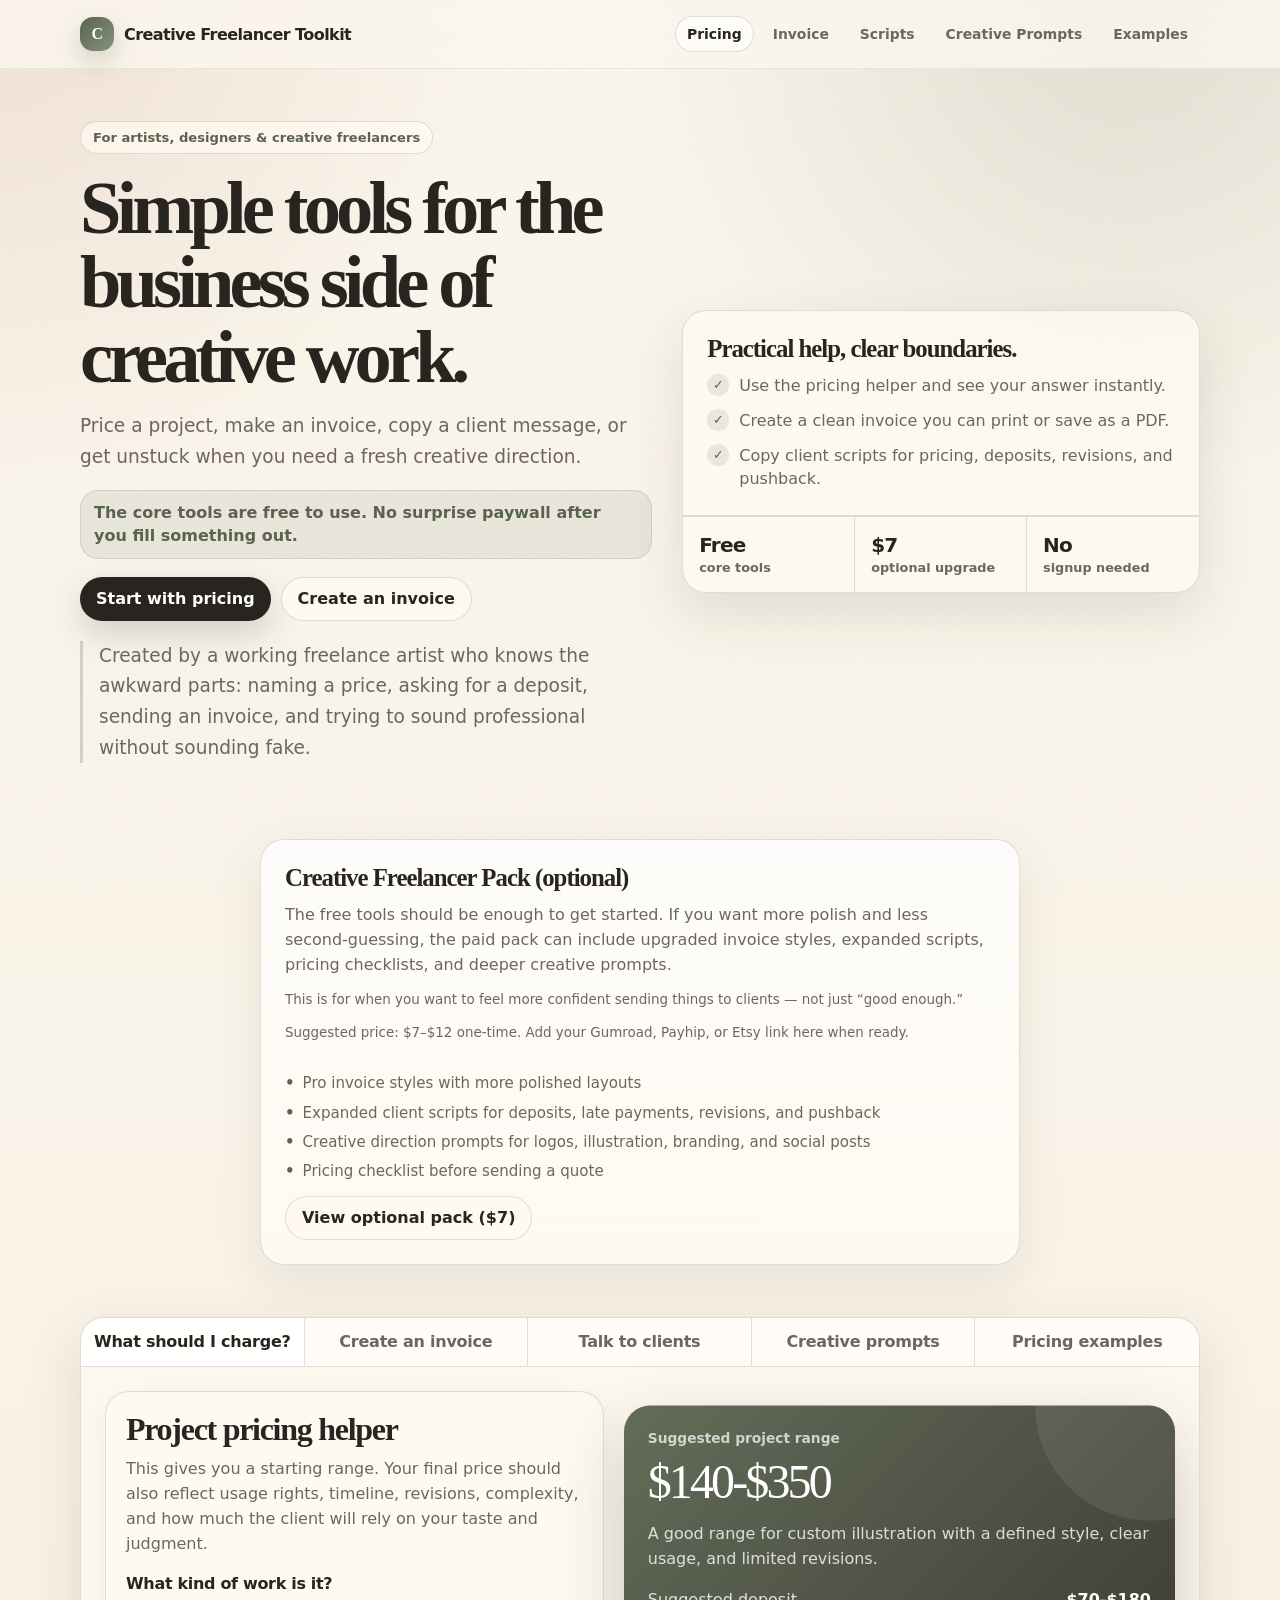
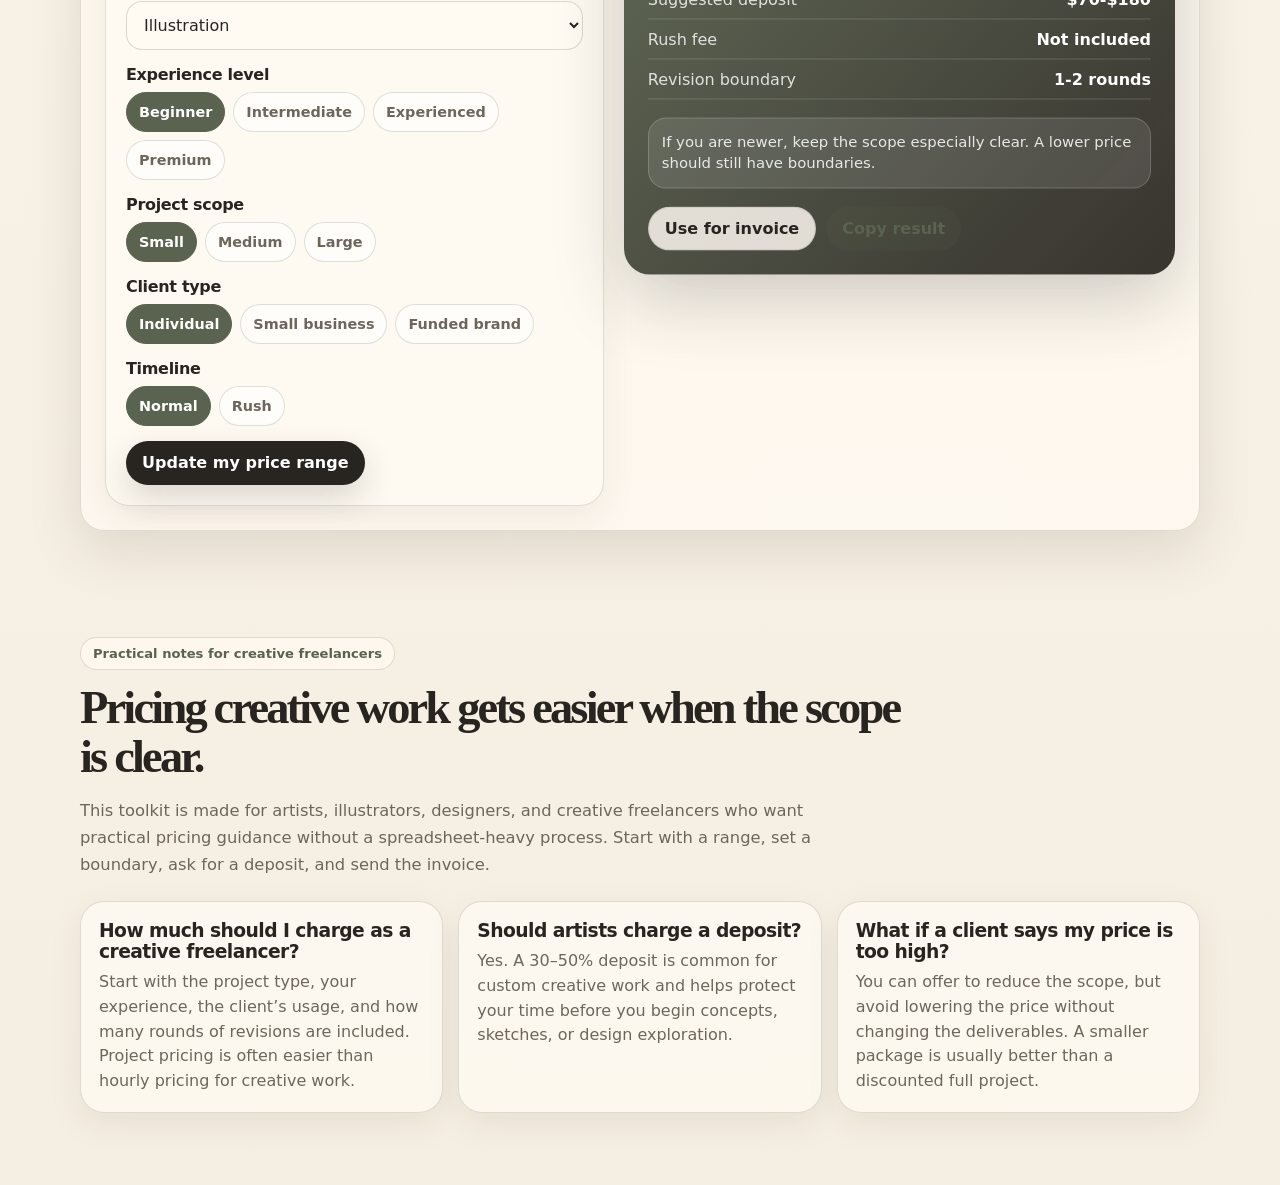
==== commit 77478b27: "Add script.js to index.html" ====
--- a/index.html
+++ b/index.html
@@ -981,51 +981,46 @@
   <div class="toast" id="toast">Copied</div>
 
   <script>
-    const state = {
+    var state = {
       experience: 'beginner',
       scope: 'small',
       client: 'individual',
       timeline: 'normal',
-      lastRange: { low: 250, high: 650 },
+      lastLow: 250,
+      lastHigh: 650,
       lastSummary: ''
     };
 
-    const pricingData = {
-      illustration: { label: 'Illustration', base: { small: [180, 450], medium: [450, 1100], large: [1100, 2800] }, revisions: '1–2 rounds', summary: 'A good range for custom illustration with a defined style, clear usage, and limited revisions.' },
-      childrensBook: { label: 'Children’s book illustration', base: { small: [100, 250], medium: [1200, 4500], large: [4500, 12000] }, revisions: '2 rounds per spread/page', summary: 'Children’s book pricing depends heavily on page count, complexity, character design, and rights. Small = single page/spread; medium/large = partial or full book.' },
-      logo: { label: 'Logo design', base: { small: [250, 650], medium: [650, 1600], large: [1600, 5000] }, revisions: '2 rounds', summary: 'Logo pricing should include concept development, refinement, final files, and basic usage terms.' },
-      branding: { label: 'Brand identity', base: { small: [650, 1500], medium: [1500, 3500], large: [3500, 9000] }, revisions: '2–3 rounds', summary: 'Brand identity usually includes a logo system, color palette, typography direction, and a simple style guide.' },
-      website: { label: 'Website design', base: { small: [800, 1800], medium: [1800, 4500], large: [4500, 12000] }, revisions: '2 rounds per phase', summary: 'Website pricing depends on page count, copy, platform, functionality, and whether you are designing only or also building.' },
-      social: { label: 'Social media design', base: { small: [150, 400], medium: [400, 1100], large: [1100, 3000] }, revisions: '1–2 rounds', summary: 'Social design pricing should account for templates, batch quantity, brand consistency, and whether captions or strategy are included.' },
-      painting: { label: 'Original painting / custom art', base: { small: [200, 600], medium: [600, 1800], large: [1800, 8000] }, revisions: 'Sketch approval only', summary: 'Original art pricing should reflect size, materials, complexity, your style, and whether commercial usage is included.' }
+    var pricingData = {
+      illustration: { label: 'Illustration', small: [180, 450], medium: [450, 1100], large: [1100, 2800], revisions: '1-2 rounds', summary: 'A good range for custom illustration with a defined style, clear usage, and limited revisions.' },
+      childrensBook: { label: 'Children’s book illustration', small: [100, 250], medium: [1200, 4500], large: [4500, 12000], revisions: '2 rounds per spread/page', summary: 'Children’s book pricing depends heavily on page count, complexity, character design, and rights. Small = single page/spread; medium/large = partial or full book.' },
+      logo: { label: 'Logo design', small: [250, 650], medium: [650, 1600], large: [1600, 5000], revisions: '2 rounds', summary: 'Logo pricing should include concept development, refinement, final files, and basic usage terms.' },
+      branding: { label: 'Brand identity', small: [650, 1500], medium: [1500, 3500], large: [3500, 9000], revisions: '2-3 rounds', summary: 'Brand identity usually includes a logo system, color palette, typography direction, and a simple style guide.' },
+      website: { label: 'Website design', small: [800, 1800], medium: [1800, 4500], large: [4500, 12000], revisions: '2 rounds per phase', summary: 'Website pricing depends on page count, copy, platform, functionality, and whether you are designing only or also building.' },
+      social: { label: 'Social media design', small: [150, 400], medium: [400, 1100], large: [1100, 3000], revisions: '1-2 rounds', summary: 'Social design pricing should account for templates, batch quantity, brand consistency, and whether captions or strategy are included.' },
+      painting: { label: 'Original painting / custom art', small: [200, 600], medium: [600, 1800], large: [1800, 8000], revisions: 'Sketch approval only', summary: 'Original art pricing should reflect size, materials, complexity, your style, and whether commercial usage is included.' }
     };
 
-    const multipliers = {
-      experience: { beginner: .78, intermediate: 1, experienced: 1.45, premium: 2.1 },
-      client: { individual: 1, smallBusiness: 1.18, funded: 1.55 },
-      timeline: { normal: 1, rush: 1.25 }
-    };
-
-    const scriptItems = [
+    var scriptItems = [
       ['Send your price confidently', 'Hi [Name],
 
 Thank you again for sharing the details with me. Based on the scope, timeline, and deliverables, the project fee would be $[amount].
 
 That includes [deliverables], plus [number] rounds of revisions. To reserve the project, I ask for a [percentage]% deposit before beginning.
 
-I’d be happy to move forward if that works for you.'],
+I would be happy to move forward if that works for you.'],
       ['Ask for a deposit', 'Hi [Name],
 
-I’m excited to get started. To officially book the project, I require a [percentage]% deposit, with the remaining balance due before final files are delivered.
-
-Once the deposit is received, I’ll begin the first concept round.'],
+I am excited to get started. To officially book the project, I require a [percentage]% deposit, with the remaining balance due before final files are delivered.
+
+Once the deposit is received, I will begin the first concept round.'],
       ['Respond to “that’s too expensive”', 'I completely understand. If the full scope is more than you were hoping to spend right now, we can simplify the deliverables to better fit your budget.
 
-I want to make sure the project still feels thoughtful and sustainable, so I’d rather adjust the scope than rush or undercut the work.'],
+I want to make sure the project still feels thoughtful and sustainable, so I would rather adjust the scope than rush or undercut the work.'],
       ['Set revision boundaries', 'This project includes [number] rounds of revisions. After that, additional revisions are billed at $[rate]/hour or quoted separately depending on the change.
 
 That keeps the process clear and helps make sure we stay aligned with the original scope.'],
-      ['Politely decline a bad fit', 'Thank you so much for thinking of me. After looking over the project, I don’t think I’m the best fit for what you need right now.
+      ['Politely decline a bad fit', 'Thank you so much for thinking of me. After looking over the project, I do not think I am the best fit for what you need right now.
 
 I really appreciate you reaching out and wish you the best with it.'],
       ['Follow up on unpaid invoice', 'Hi [Name],
@@ -1035,16 +1030,16 @@
 Thank you!']
     ];
 
-    const examples = [
-      ['Logo design', '$250–$5,000+', 'A simple logo for a tiny personal project may be a few hundred dollars. A full logo system for a business with commercial usage should be much higher.'],
-      ['Children’s book illustration', '$100–$300+ per page', 'Page rates vary by style, detail, rights, and page count. Full books should include character development, revisions, and final file prep.'],
-      ['Brand identity', '$650–$9,000+', 'A brand kit may include logo, palette, typography, social templates, and guidelines. Larger businesses should pay more for broader usage.'],
-      ['Website design', '$800–$12,000+', 'Pricing depends on pages, platform, copy, build complexity, SEO, and whether you are providing design only or full implementation.'],
-      ['Custom illustration', '$180–$2,800+', 'Consider detail level, usage rights, turnaround, number of concepts, and whether the client needs commercial licensing.'],
-      ['Social media templates', '$150–$3,000+', 'Small template packs are lower cost. Larger content systems with brand strategy, captions, and multiple formats should cost more.']
+    var examples = [
+      ['Logo design', '$250-$5,000+', 'A simple logo for a tiny personal project may be a few hundred dollars. A full logo system for a business with commercial usage should be much higher.'],
+      ['Children’s book illustration', '$100-$300+ per page', 'Page rates vary by style, detail, rights, and page count. Full books should include character development, revisions, and final file prep.'],
+      ['Brand identity', '$650-$9,000+', 'A brand kit may include logo, palette, typography, social templates, and guidelines. Larger businesses should pay more for broader usage.'],
+      ['Website design', '$800-$12,000+', 'Pricing depends on pages, platform, copy, build complexity, SEO, and whether you are providing design only or full implementation.'],
+      ['Custom illustration', '$180-$2,800+', 'Consider detail level, usage rights, turnaround, number of concepts, and whether the client needs commercial licensing.'],
+      ['Social media templates', '$150-$3,000+', 'Small template packs are lower cost. Larger content systems with brand strategy, captions, and multiple formats should cost more.']
     ];
 
-    const promptBank = {
+    var prompts = {
       logo: {
         calm: ['Explore a quiet symbol with soft geometry, generous spacing, and one memorable negative-space detail.', 'Create a wordmark direction with subtle custom letter changes instead of a complicated icon.', 'Try a mark inspired by one natural element, simplified until it feels almost effortless.'],
         playful: ['Sketch a friendly mascot-adjacent mark that feels charming but not childish.', 'Create three icon ideas using rounded shapes, imperfect symmetry, and a small unexpected detail.', 'Try a hand-drawn wordmark with one letter doing something memorable.'],
@@ -1082,220 +1077,236 @@
       }
     };
 
+    function id(name) { return document.getElementById(name); }
+
     function money(value) {
       return '$' + Math.round(value).toLocaleString();
     }
 
     function showToast(message) {
-      const toast = document.getElementById('toast');
+      var toast = id('toast');
+      if (!toast) return;
       toast.textContent = message;
-      toast.classList.add('show');
-      setTimeout(() => toast.classList.remove('show'), 1600);
+      toast.className = 'toast show';
+      setTimeout(function() { toast.className = 'toast'; }, 1600);
     }
 
     function copyText(text, message) {
-      navigator.clipboard.writeText(text).then(() => showToast(message)).catch(() => showToast('Copy failed'));
+      if (navigator.clipboard && navigator.clipboard.writeText) {
+        navigator.clipboard.writeText(text).then(function() { showToast(message); }).catch(function() { showToast('Copy failed'); });
+      } else {
+        var area = document.createElement('textarea');
+        area.value = text;
+        document.body.appendChild(area);
+        area.select();
+        document.execCommand('copy');
+        document.body.removeChild(area);
+        showToast(message);
+      }
     }
 
     function switchTab(tabName) {
-      document.querySelectorAll('.panel').forEach(panel => {
-        panel.classList.toggle('active', panel.id === tabName);
-      });
-      document.querySelectorAll('[data-tab]').forEach(button => {
-        button.classList.toggle('active', button.dataset.tab === tabName);
-      });
-      document.getElementById('tool').scrollIntoView({ behavior: 'smooth', block: 'start' });
+      var panels = document.querySelectorAll('.panel');
+      var buttons = document.querySelectorAll('[data-tab]');
+      var i;
+
+      for (i = 0; i < panels.length; i++) {
+        panels[i].className = panels[i].id === tabName ? 'panel active' : 'panel';
+      }
+
+      for (i = 0; i < buttons.length; i++) {
+        if (buttons[i].getAttribute('data-tab') === tabName) {
+          if (buttons[i].className.indexOf('active') === -1) buttons[i].className += ' active';
+        } else {
+          buttons[i].className = buttons[i].className.replace(' active', '').replace('active', '');
+        }
+      }
+
+      if (id('tool')) id('tool').scrollIntoView({ behavior: 'smooth', block: 'start' });
     }
 
     function calculatePricing() {
-      const type = document.getElementById('workType').value;
-      const data = pricingData[type];
-      const base = data.base[state.scope];
-      const mult = multipliers.experience[state.experience] * multipliers.client[state.client] * multipliers.timeline[state.timeline];
-      const low = Math.round(base[0] * mult / 10) * 10;
-      const high = Math.round(base[1] * mult / 10) * 10;
-      const depositLow = Math.round(low * .5 / 10) * 10;
-      const depositHigh = Math.round(high * .5 / 10) * 10;
-
-      state.lastRange = { low, high };
-      state.lastSummary = `${data.label}: ${money(low)}–${money(high)}. ${data.summary}`;
-
-      document.getElementById('priceRange').textContent = `${money(low)}–${money(high)}`;
-      document.getElementById('priceSummary').textContent = data.summary;
-      document.getElementById('depositAmount').textContent = `${money(depositLow)}–${money(depositHigh)}`;
-      document.getElementById('rushFee').textContent = state.timeline === 'rush' ? 'Included: +25%' : 'Not included';
-      document.getElementById('revisionNote').textContent = data.revisions;
-
-      const notes = {
+      var type = id('workType').value;
+      var data = pricingData[type];
+      var base = data[state.scope];
+      var expMult = { beginner: .78, intermediate: 1, experienced: 1.45, premium: 2.1 }[state.experience];
+      var clientMult = { individual: 1, smallBusiness: 1.18, funded: 1.55 }[state.client];
+      var timelineMult = { normal: 1, rush: 1.25 }[state.timeline];
+      var mult = expMult * clientMult * timelineMult;
+      var low = Math.round(base[0] * mult / 10) * 10;
+      var high = Math.round(base[1] * mult / 10) * 10;
+      var depositLow = Math.round(low * .5 / 10) * 10;
+      var depositHigh = Math.round(high * .5 / 10) * 10;
+
+      state.lastLow = low;
+      state.lastHigh = high;
+      state.lastSummary = data.label + ': ' + money(low) + '-' + money(high) + '. ' + data.summary;
+
+      id('priceRange').textContent = money(low) + '-' + money(high);
+      id('priceSummary').textContent = data.summary;
+      id('depositAmount').textContent = money(depositLow) + '-' + money(depositHigh);
+      id('rushFee').textContent = state.timeline === 'rush' ? 'Included: +25%' : 'Not included';
+      id('revisionNote').textContent = data.revisions;
+
+      var notes = {
         beginner: 'If you are newer, keep the scope especially clear. A lower price should still have boundaries.',
         intermediate: 'This is a healthy middle range. Do not lower it without reducing the scope.',
         experienced: 'Your experience has value. Price for judgment, taste, communication, and reliability — not just time.',
         premium: 'Premium pricing needs premium clarity: usage rights, polished process, strong presentation, and firm boundaries.'
       };
-      document.getElementById('confidenceNote').textContent = notes[state.experience];
+      id('confidenceNote').textContent = notes[state.experience];
     }
 
     function updateInvoice() {
-      const amount = Number(document.getElementById('invoiceAmount').value || 0);
-      const today = new Date().toLocaleDateString(undefined, { year: 'numeric', month: 'short', day: 'numeric' });
-
-      document.getElementById('previewBusiness').textContent = document.getElementById('businessName').value || 'Your Business Name';
-      document.getElementById('previewEmail').textContent = document.getElementById('businessEmail').value || 'hello@example.com';
-      document.getElementById('previewClient').textContent = document.getElementById('clientName').value || 'Client Name';
-      document.getElementById('previewInvoiceNumber').textContent = document.getElementById('invoiceNumber').value || 'INV-001';
-      document.getElementById('previewDescription').textContent = document.getElementById('projectDescription').value || 'Project description';
-      document.getElementById('previewAmount').textContent = money(amount);
-      document.getElementById('previewTotal').textContent = money(amount);
-      document.getElementById('previewDate').textContent = today;
-      document.getElementById('previewDueDate').textContent = document.getElementById('dueDate').value || '—';
-      document.getElementById('previewPaymentNotes').textContent = document.getElementById('paymentNotes').value || 'Payment accepted via Zelle, bank transfer, or credit card. Thank you!';
+      var amount = Number(id('invoiceAmount').value || 0);
+      var today = new Date().toLocaleDateString(undefined, { year: 'numeric', month: 'short', day: 'numeric' });
+      id('previewBusiness').textContent = id('businessName').value || 'Your Business Name';
+      id('previewEmail').textContent = id('businessEmail').value || 'hello@example.com';
+      id('previewClient').textContent = id('clientName').value || 'Client Name';
+      id('previewInvoiceNumber').textContent = id('invoiceNumber').value || 'INV-001';
+      id('previewDescription').textContent = id('projectDescription').value || 'Project description';
+      id('previewAmount').textContent = money(amount);
+      id('previewTotal').textContent = money(amount);
+      id('previewDate').textContent = today;
+      id('previewDueDate').textContent = id('dueDate').value || '—';
+      id('previewPaymentNotes').textContent = id('paymentNotes').value || 'Payment accepted via Zelle, bank transfer, or credit card. Thank you!';
     }
 
     function renderScripts() {
-      const grid = document.getElementById('scriptsGrid');
+      var grid = id('scriptsGrid');
+      var i;
       grid.innerHTML = '';
-      scriptItems.forEach((item, index) => {
-        const card = document.createElement('article');
+      for (i = 0; i < scriptItems.length; i++) {
+        var card = document.createElement('article');
+        var title = document.createElement('h3');
+        var text = document.createElement('div');
+        var row = document.createElement('div');
+        var btn = document.createElement('button');
+        title.textContent = scriptItems[i][0];
+        text.className = 'script-text';
+        text.textContent = scriptItems[i][1];
+        row.className = 'cta-row';
+        row.style.marginTop = '12px';
+        btn.type = 'button';
+        btn.className = 'btn secondary small';
+        btn.textContent = 'Copy script';
+        btn.setAttribute('data-script-index', i);
+        btn.onclick = function() {
+          var index = this.getAttribute('data-script-index');
+          copyText(scriptItems[index][1], 'Script copied');
+        };
+        row.appendChild(btn);
         card.className = 'script-card';
-        card.innerHTML = `
-          <h3>${item[0]}</h3>
-          <div class="script-text" id="scriptText${index}"></div>
-          <div class="cta-row" style="margin-top:12px;"><button type="button" class="btn secondary small">Copy script</button></div>
-        `;
-        card.querySelector('.script-text').textContent = item[1];
-        card.querySelector('button').addEventListener('click', () => copyText(item[1], 'Script copied'));
+        card.appendChild(title);
+        card.appendChild(text);
+        card.appendChild(row);
         grid.appendChild(card);
-      });
+      }
     }
 
     function renderExamples() {
-      const grid = document.getElementById('examplesGrid');
+      var grid = id('examplesGrid');
+      var i;
       grid.innerHTML = '';
-      examples.forEach(item => {
-        const card = document.createElement('article');
+      for (i = 0; i < examples.length; i++) {
+        var card = document.createElement('article');
         card.className = 'example-card';
-        card.innerHTML = `
-          <h3>${item[0]}</h3>
-          <p style="font-size:1.45rem; color:var(--ink); font-family:Georgia,serif; letter-spacing:-.05em; margin:8px 0;">${item[1]}</p>
-          <p>${item[2]}</p>
-        `;
+        card.innerHTML = '<h3>' + examples[i][0] + '</h3><p style="font-size:1.45rem; color:var(--ink); font-family:Georgia,serif; letter-spacing:-.05em; margin:8px 0;">' + examples[i][1] + '</p><p>' + examples[i][2] + '</p>';
         grid.appendChild(card);
-      });
+      }
     }
 
     function generatePrompts() {
-      const type = document.getElementById('promptType').value;
-      const mood = document.getElementById('promptMood').value;
-      const audience = document.getElementById('promptAudience').value || 'this client';
-      const prompts = promptBank[type][mood];
-      const output = document.getElementById('promptOutput');
-
-      output.innerHTML = '<h3>Starting directions for ' + audience + '</h3>';
-      const list = document.createElement('ol');
-      list.className = 'prompt-list';
-      prompts.forEach(prompt => {
-        const li = document.createElement('li');
-        li.textContent = prompt;
-        list.appendChild(li);
-      });
-      output.appendChild(list);
-
-      const note = document.createElement('div');
-      note.className = 'locked-note';
-      note.textContent = 'Want a more complete direction? The paid pack can include expanded prompts, palette ideas, composition notes, and client presentation language.';
-      output.appendChild(note);
-
-      const row = document.createElement('div');
-      row.className = 'cta-row';
-      row.style.marginTop = '14px';
-      const button = document.createElement('button');
-      button.type = 'button';
-      button.className = 'btn secondary small';
-      button.textContent = 'Copy prompts';
-      button.addEventListener('click', () => copyText('Creative directions for ' + audience + ':
-
-' + prompts.map((p, i) => (i + 1) + '. ' + p).join('
-'), 'Prompts copied'));
-      row.appendChild(button);
-      output.appendChild(row);
-    }
-
-    function init() {
-      document.querySelectorAll('[data-tab]').forEach(button => {
-        button.addEventListener('click', () => switchTab(button.dataset.tab));
-      });
-
-      document.querySelectorAll('.pill').forEach(button => {
-        button.addEventListener('click', () => {
-          const group = button.parentElement.dataset.group;
-          button.parentElement.querySelectorAll('.pill').forEach(pill => pill.classList.remove('active'));
-          button.classList.add('active');
-          state[group] = button.dataset.value;
+      var type = id('promptType').value;
+      var mood = id('promptMood').value;
+      var audience = id('promptAudience').value || 'this client';
+      var list = prompts[type][mood];
+      var output = id('promptOutput');
+      var html = '<h3>Starting directions for ' + audience + '</h3><ol class="prompt-list">';
+      var i;
+      for (i = 0; i < list.length; i++) {
+        html += '<li>' + list[i] + '</li>';
+      }
+      html += '</ol><div class="locked-note">Want a more complete direction? The paid pack can include expanded prompts, palette ideas, composition notes, and client presentation language.</div><div class="cta-row" style="margin-top:14px;"><button type="button" class="btn secondary small" id="copyPromptsBtn">Copy prompts</button></div>';
+      output.innerHTML = html;
+      id('copyPromptsBtn').onclick = function() {
+        copyText('Creative directions for ' + audience + ':
+
+' + list.join('
+'), 'Prompts copied');
+      };
+    }
+
+    function startToolkit() {
+      var tabButtons = document.querySelectorAll('[data-tab]');
+      var pillButtons = document.querySelectorAll('.pill');
+      var invoiceFields = ['businessName','businessEmail','clientName','invoiceNumber','projectDescription','invoiceAmount','dueDate','paymentNotes'];
+      var i;
+
+      for (i = 0; i < tabButtons.length; i++) {
+        tabButtons[i].onclick = function() { switchTab(this.getAttribute('data-tab')); };
+      }
+
+      for (i = 0; i < pillButtons.length; i++) {
+        pillButtons[i].onclick = function() {
+          var group = this.parentNode.getAttribute('data-group');
+          var siblings = this.parentNode.querySelectorAll('.pill');
+          var j;
+          for (j = 0; j < siblings.length; j++) siblings[j].className = 'pill';
+          this.className = 'pill active';
+          state[group] = this.getAttribute('data-value');
           calculatePricing();
-        });
-      });
-
-      document.getElementById('workType').addEventListener('change', calculatePricing);
-      document.getElementById('calculateBtn').addEventListener('click', calculatePricing);
-
-      document.getElementById('copyPricing').addEventListener('click', () => {
-        copyText(state.lastSummary + ' Suggested deposit: ' + document.getElementById('depositAmount').textContent + '. Revisions: ' + document.getElementById('revisionNote').textContent + '.', 'Pricing copied');
-      });
-
-      document.getElementById('useForInvoice').addEventListener('click', () => {
-        const midpoint = Math.round((state.lastRange.low + state.lastRange.high) / 2 / 10) * 10;
-        const type = document.getElementById('workType').value;
-        document.getElementById('invoiceAmount').value = midpoint;
-        document.getElementById('projectDescription').value = pricingData[type].label + ' project. Includes agreed deliverables and ' + pricingData[type].revisions + ' of revisions.';
+        };
+      }
+
+      id('workType').onchange = calculatePricing;
+      id('calculateBtn').onclick = calculatePricing;
+      id('copyPricing').onclick = function() {
+        copyText(state.lastSummary + ' Suggested deposit: ' + id('depositAmount').textContent + '. Revisions: ' + id('revisionNote').textContent + '.', 'Pricing copied');
+      };
+      id('useForInvoice').onclick = function() {
+        var midpoint = Math.round((state.lastLow + state.lastHigh) / 2 / 10) * 10;
+        var type = id('workType').value;
+        id('invoiceAmount').value = midpoint;
+        id('projectDescription').value = pricingData[type].label + ' project. Includes agreed deliverables and ' + pricingData[type].revisions + ' of revisions.';
         updateInvoice();
         switchTab('invoice');
-      });
-
-      ['businessName','businessEmail','clientName','invoiceNumber','projectDescription','invoiceAmount','dueDate','paymentNotes'].forEach(id => {
-        document.getElementById(id).addEventListener('input', updateInvoice);
-      });
-
-      document.getElementById('updateInvoice').addEventListener('click', updateInvoice);
-      document.getElementById('printInvoice').addEventListener('click', () => {
+      };
+
+      for (i = 0; i < invoiceFields.length; i++) {
+        id(invoiceFields[i]).oninput = updateInvoice;
+      }
+
+      id('updateInvoice').onclick = updateInvoice;
+      id('printInvoice').onclick = function() { updateInvoice(); window.print(); };
+      id('copyInvoiceEmail').onclick = function() {
         updateInvoice();
-        window.print();
-      });
-
-      document.getElementById('copyInvoiceEmail').addEventListener('click', () => {
-        updateInvoice();
-        const client = document.getElementById('clientName').value || '[Client Name]';
-        const invoiceNumber = document.getElementById('invoiceNumber').value || 'INV-001';
-        const amount = money(Number(document.getElementById('invoiceAmount').value || 0));
-        const due = document.getElementById('dueDate').value || '[due date]';
+        var client = id('clientName').value || '[Client Name]';
+        var invoiceNumber = id('invoiceNumber').value || 'INV-001';
+        var amount = money(Number(id('invoiceAmount').value || 0));
+        var due = id('dueDate').value || '[due date]';
         copyText('Hi ' + client + ',
 
-I’ve attached invoice ' + invoiceNumber + ' for ' + amount + '. Payment is due by ' + due + '.
+I have attached invoice ' + invoiceNumber + ' for ' + amount + '. Payment is due by ' + due + '.
 
 Thank you again — I appreciate it!', 'Invoice email copied');
-      });
-
-      document.getElementById('proToggle').addEventListener('change', event => {
-        document.getElementById('invoicePreview').classList.toggle('pro', event.target.checked);
-        if (event.target.checked) showToast('Pro style preview on');
-      });
-
-      document.getElementById('paidPackLink').addEventListener('click', () => {
-        showToast('Add your payment link here');
-      });
-
-      document.getElementById('generatePrompts').addEventListener('click', generatePrompts);
+      };
+      id('proToggle').onchange = function() {
+        id('invoicePreview').className = this.checked ? 'invoice-preview pro' : 'invoice-preview';
+        if (this.checked) showToast('Pro style preview on');
+      };
+      id('paidPackLink').onclick = function() { showToast('Add your payment link here'); };
+      id('generatePrompts').onclick = generatePrompts;
 
       renderScripts();
       renderExamples();
       calculatePricing();
       updateInvoice();
-    }
-
-    if (document.readyState === 'loading') {
-      document.addEventListener('DOMContentLoaded', init);
-    } else {
-      init();
-    }
+      showToast('Tools loaded');
+    }
+
+    window.onload = startToolkit;
   </script>
+  <script src="script.js"></script>
 </body>
 </html>
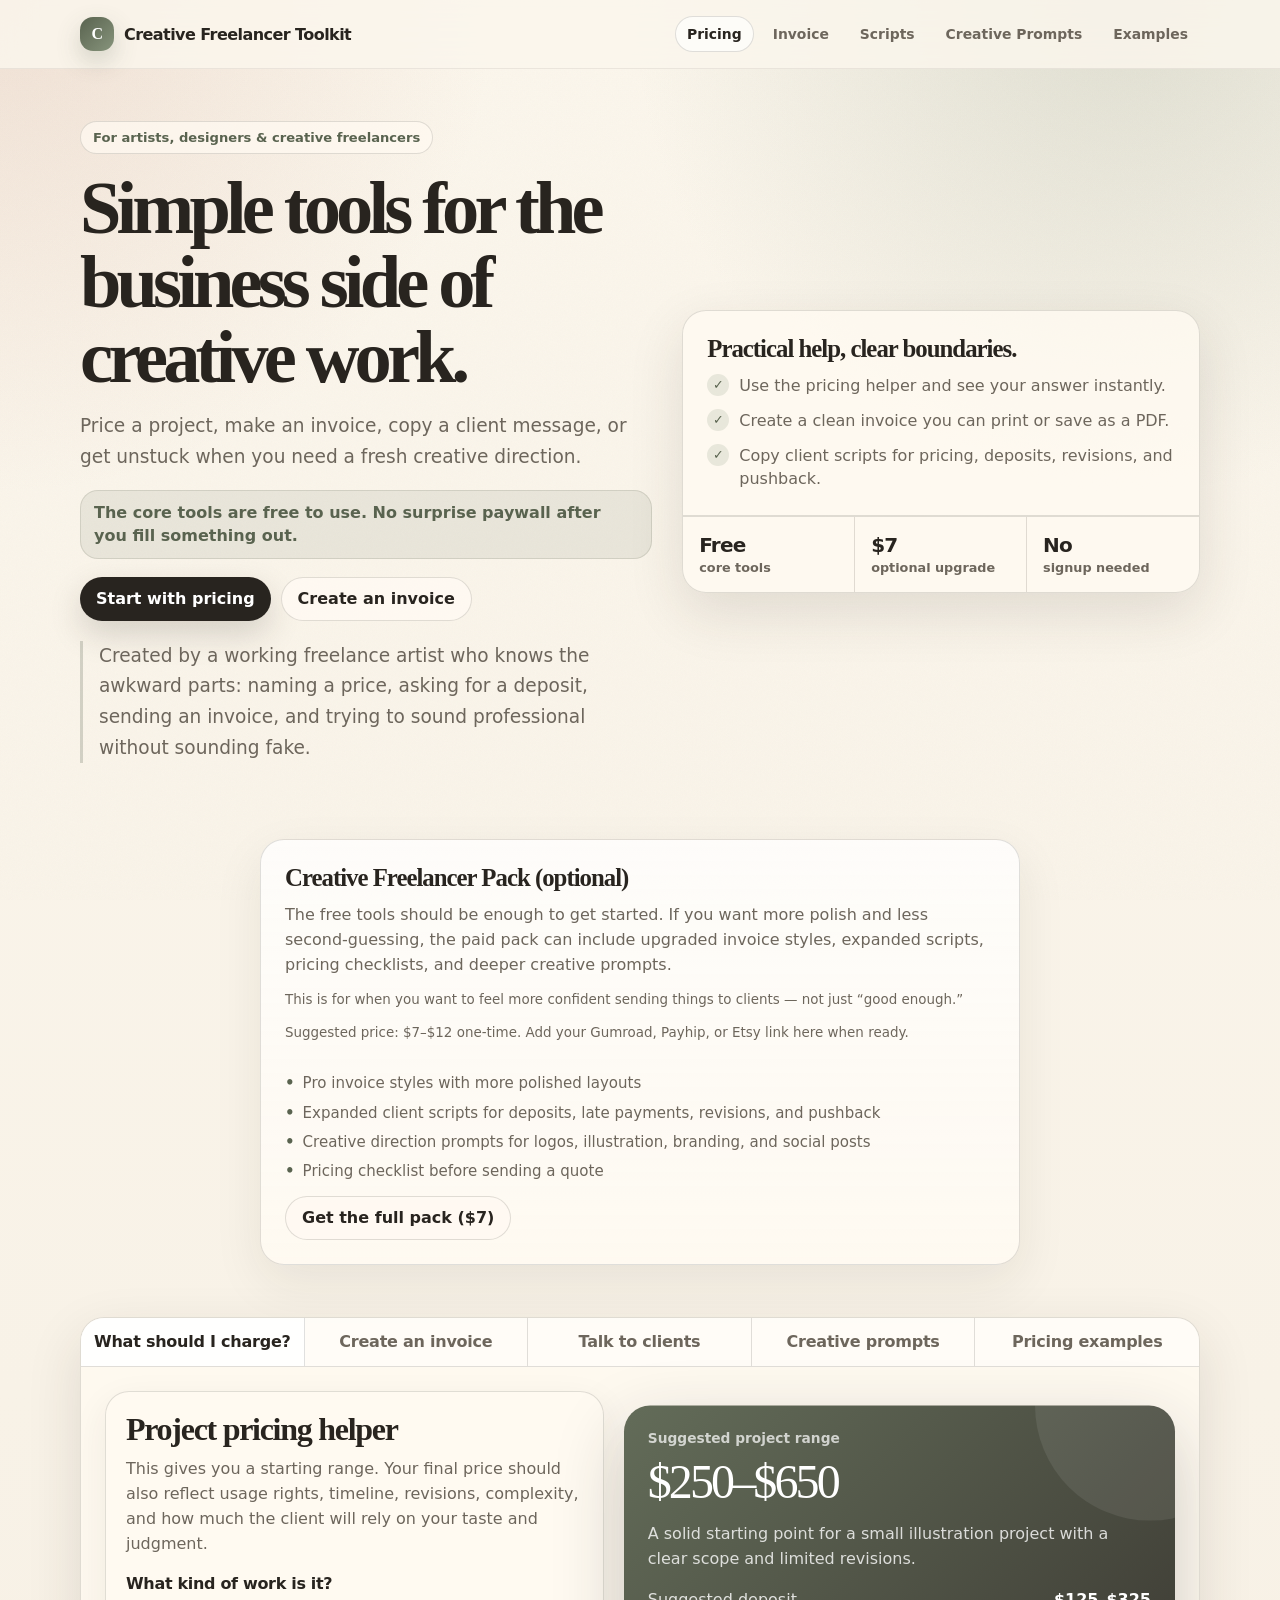
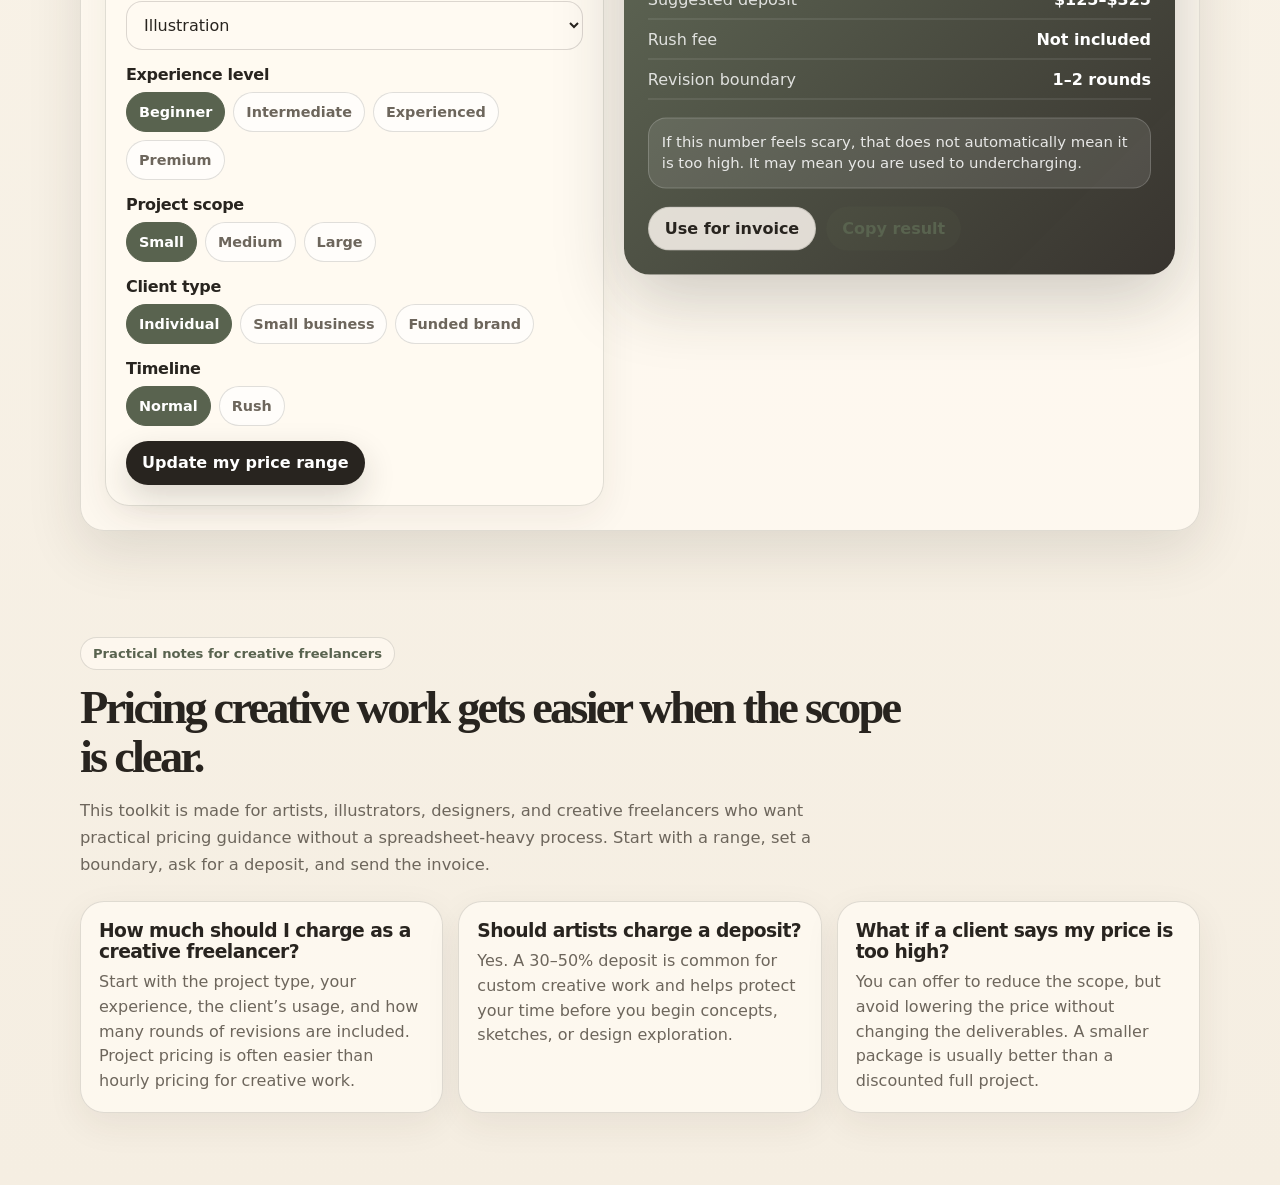
==== commit f41031ea: "Replace button with link for full pack purchase" ====
--- a/index.html
+++ b/index.html
@@ -752,7 +752,11 @@
         <li>Pricing checklist before sending a quote</li>
       </ul>
       <div class="cta-row" style="margin-top:14px;">
-        <button type="button" class="btn secondary" id="paidPackLink">View optional pack ($7)</button>
+       <a href="https://elsaeve.gumroad.com/l/creative-freelancer-toolkit" target="_blank">
+  <button type="button" class="btn secondary">
+    Get the full pack ($7)
+  </button>
+</a>
       </div>
     </div>
   </section>
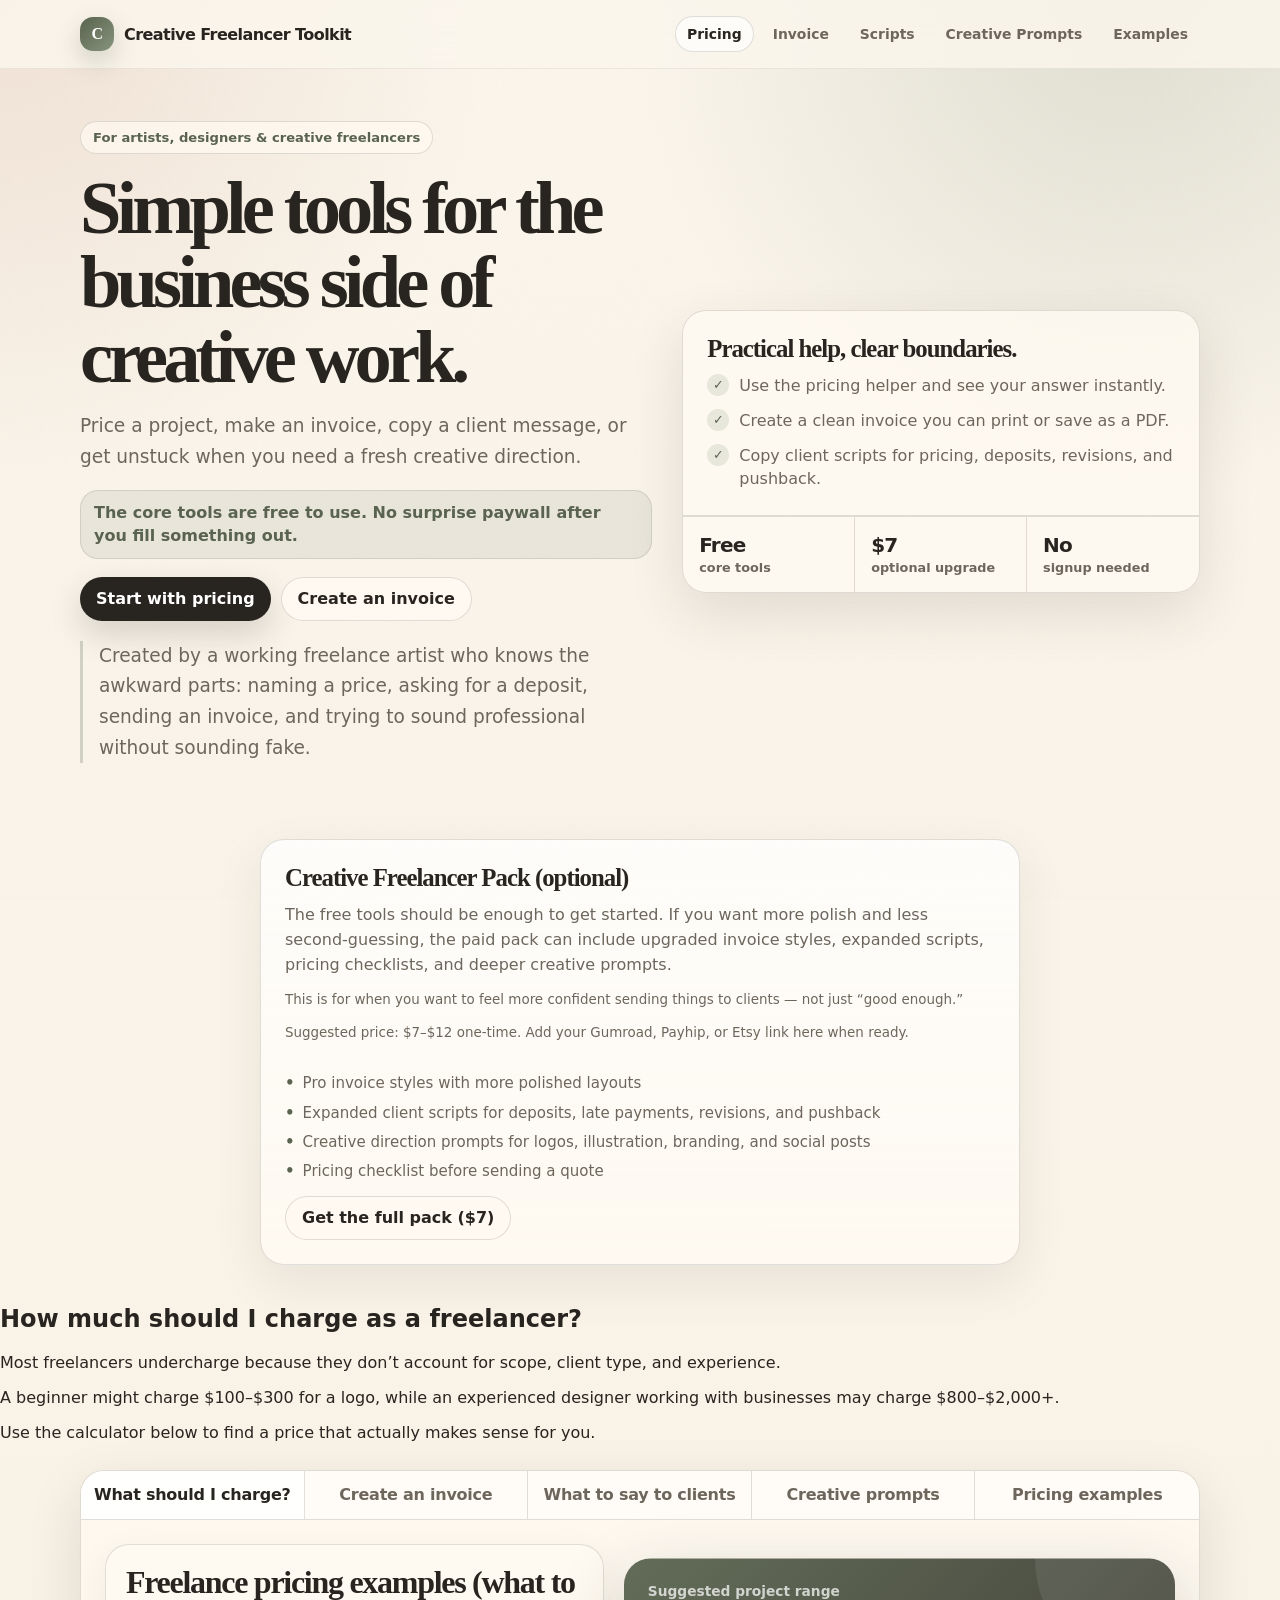
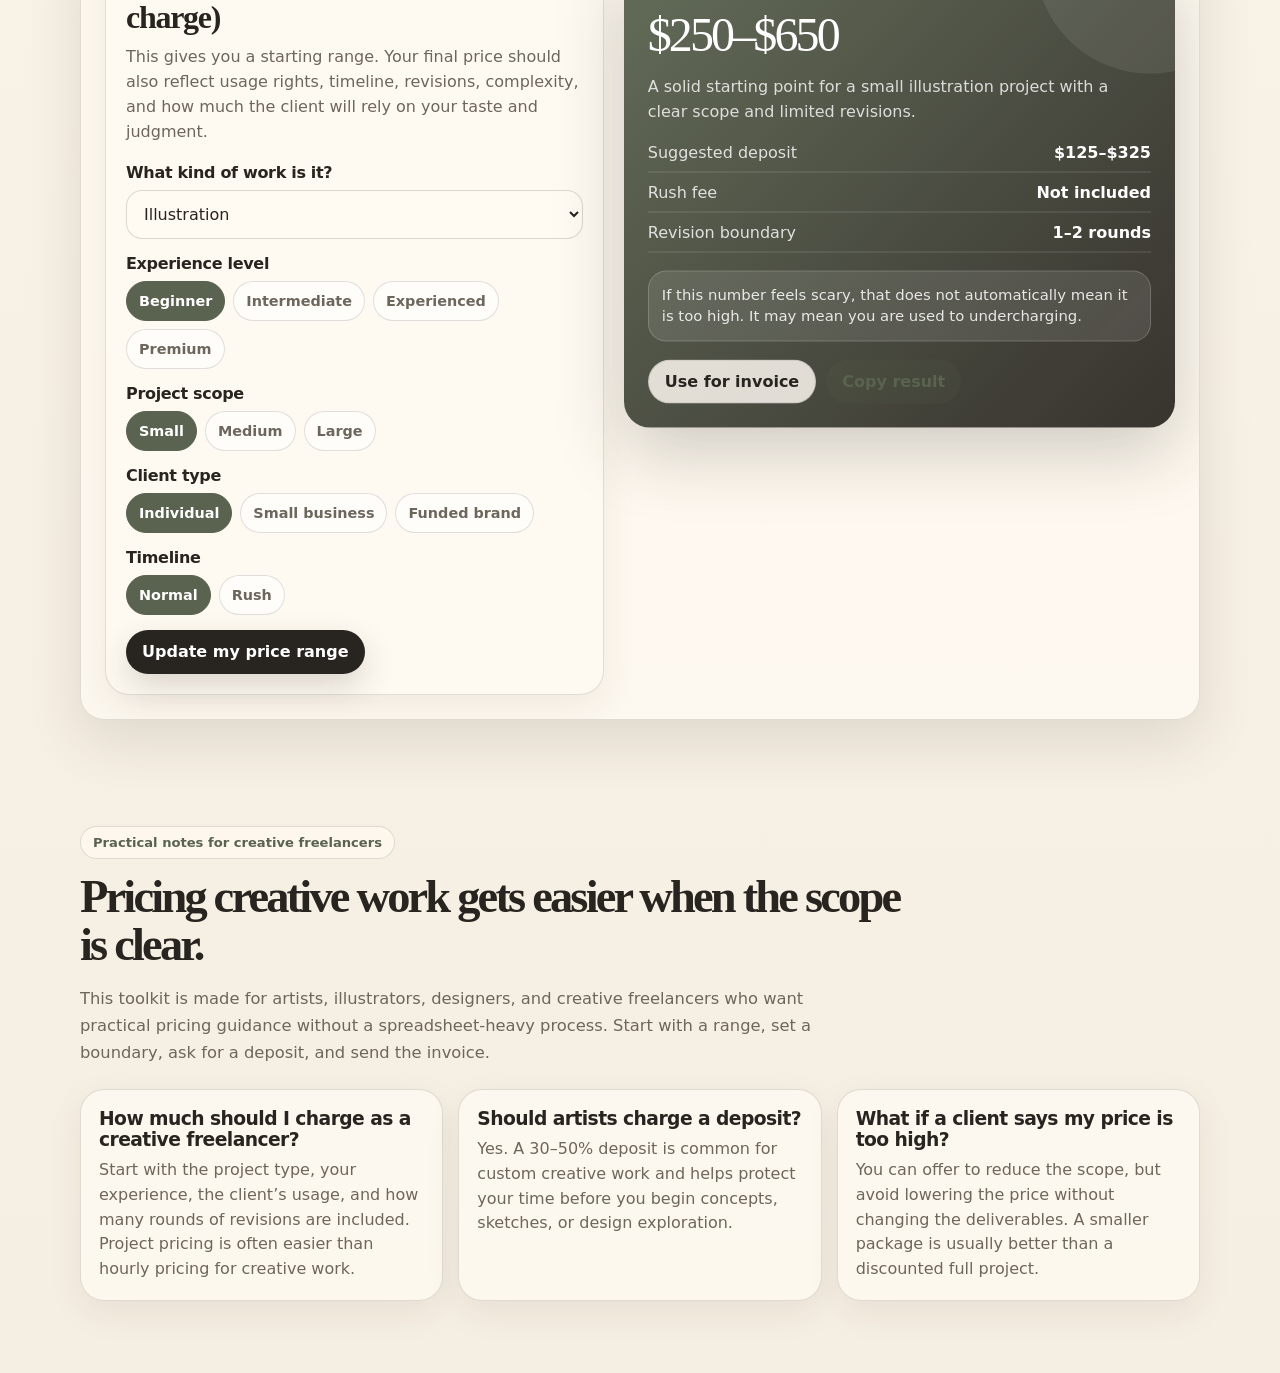
==== commit dbdf7243: "Update title and content for pricing calculator page" ====
--- a/index.html
+++ b/index.html
@@ -3,7 +3,7 @@
 <head>
   <meta charset="UTF-8" />
   <meta name="viewport" content="width=device-width, initial-scale=1.0" />
-  <title>Creative Freelancer Toolkit | Pricing, Invoices & Client Scripts</title>
+  <title>Freelance Pricing Calculator + Client Scripts (How Much Should I Charge?)</title>
   <meta name="description" content="A practical freelance toolkit for artists, illustrators, designers, and creative freelancers. Get pricing guidance, create invoices, copy client scripts, and find creative prompts." />
   <link rel="canonical" href="https://elsaeve-tech.github.io/freelance-rate-calculator/" />
 
@@ -760,13 +760,25 @@
       </div>
     </div>
   </section>
-
+<h2>How much should I charge as a freelancer?</h2>
+
+<p>
+Most freelancers undercharge because they don’t account for scope, client type, and experience.
+</p>
+
+<p>
+A beginner might charge $100–$300 for a logo, while an experienced designer working with businesses may charge $800–$2,000+.
+</p>
+
+<p>
+Use the calculator below to find a price that actually makes sense for you.
+</p>
   <main id="tool" class="wrap">
     <div class="tool-shell">
       <div class="tabs" role="tablist">
         <button type="button" class="tab active" data-tab="pricing">What should I charge?</button>
         <button type="button" class="tab" data-tab="invoice">Create an invoice</button>
-        <button type="button" class="tab" data-tab="scripts">Talk to clients</button>
+        <button type="button" class="tab" data-tab="scripts">What to say to clients</button>
         <button type="button" class="tab" data-tab="prompts">Creative prompts</button>
         <button type="button" class="tab" data-tab="examples">Pricing examples</button>
       </div>
@@ -774,7 +786,7 @@
       <section id="pricing" class="panel active" role="tabpanel">
         <div class="grid-2">
           <div class="card">
-            <h2>Project pricing helper</h2>
+            <h2>Freelance pricing examples (what to charge)</h2>
             <p class="hint">This gives you a starting range. Your final price should also reflect usage rights, timeline, revisions, complexity, and how much the client will rely on your taste and judgment.</p>
 
             <div class="field">
@@ -914,7 +926,33 @@
           <h2>Client scripts you can copy</h2>
           <p class="hint">For the moments where you know what you mean, but saying it professionally feels weird.</p>
         </div>
-        <div class="scripts-grid" id="scriptsGrid"></div>
+        <div class="scripts-grid" id="scriptsGrid">
+  <article class="script-card">
+    <h3>Send your price</h3>
+    <div class="script-text">Hi [Name],
+
+Based on the scope, the project would be $[amount], which includes [deliverables] and [#] rounds of revisions.
+
+Let me know if you'd like to move forward.</div>
+  </article>
+
+  <article class="script-card">
+    <h3>Client says it’s too expensive</h3>
+    <div class="script-text">Totally understand.
+
+If that’s outside your budget, we can simplify the scope to better match what you're looking to spend.</div>
+  </article>
+
+  <article class="script-card">
+    <h3>Revision boundary</h3>
+    <div class="script-text">Happy to keep refining this — we’ve moved beyond the included revisions, so additional changes would be billed at [$X].</div>
+  </article>
+
+  <article class="script-card">
+    <h3>Ask for a deposit</h3>
+    <div class="script-text">To officially book the project, I require a [percentage]% deposit, with the remaining balance due before final delivery.</div>
+  </article>
+</div>
       </section>
 
       <section id="prompts" class="panel" role="tabpanel">
@@ -966,7 +1004,31 @@
           <h2>Creative pricing examples</h2>
           <p class="hint">Use these as reference points, not hard rules. Usage rights, timeline, revisions, and client size can change the price a lot.</p>
         </div>
-        <div class="examples-grid" id="examplesGrid"></div>
+        <div class="examples-grid" id="examplesGrid">
+  <article class="example-card">
+    <h3>Logo design</h3>
+    <p><strong>$250–$5,000+</strong></p>
+    <p>A simple logo for a tiny personal project may be a few hundred dollars. A full logo system for a business with commercial usage should be much higher.</p>
+  </article>
+
+  <article class="example-card">
+    <h3>Illustration</h3>
+    <p><strong>$150–$1,500+</strong></p>
+    <p>Pricing depends on complexity, usage, style, detail level, and whether the client needs commercial rights.</p>
+  </article>
+
+  <article class="example-card">
+    <h3>Children’s book illustration</h3>
+    <p><strong>$100–$300+ per page</strong></p>
+    <p>Full books should account for character development, revisions, page count, final file prep, and rights.</p>
+  </article>
+
+  <article class="example-card">
+    <h3>Brand identity</h3>
+    <p><strong>$650–$9,000+</strong></p>
+    <p>A brand kit may include logo, palette, typography, social templates, and simple guidelines.</p>
+  </article>
+</div>
       </section>
     </div>
   </main>
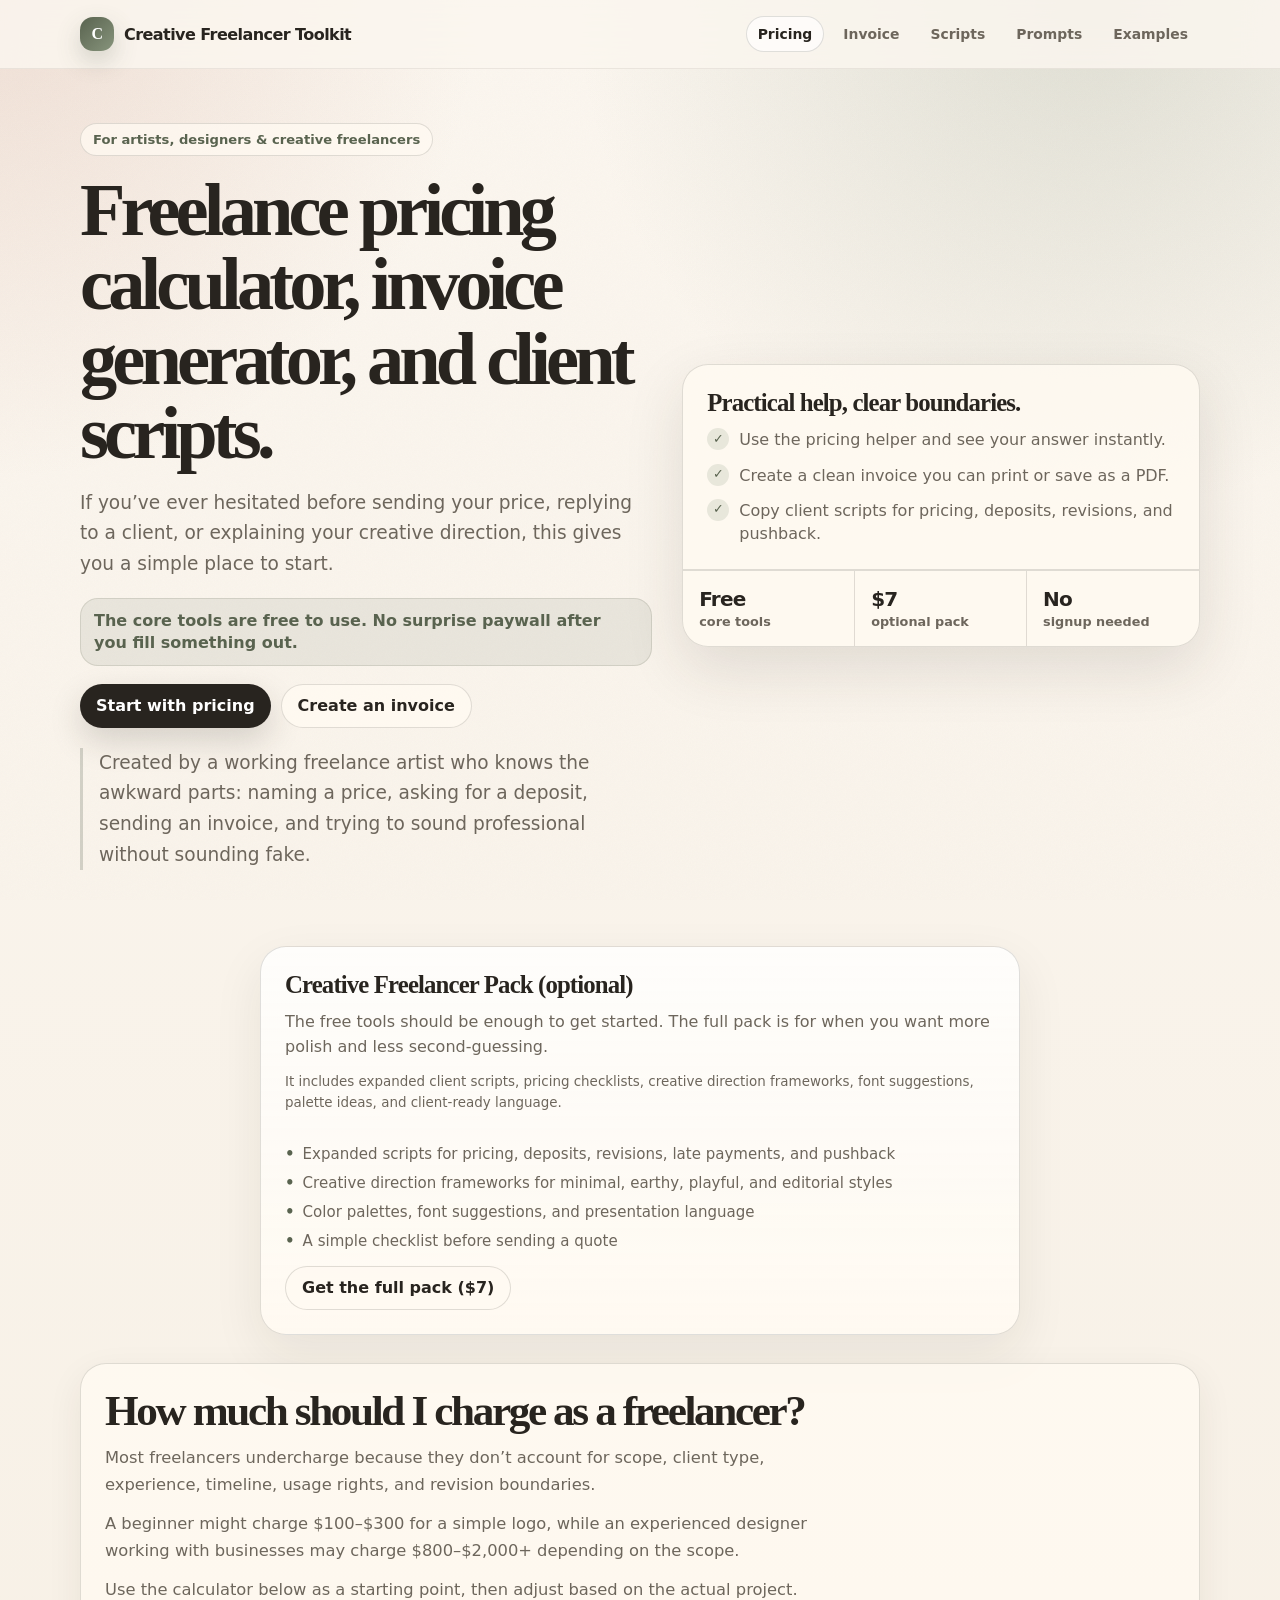
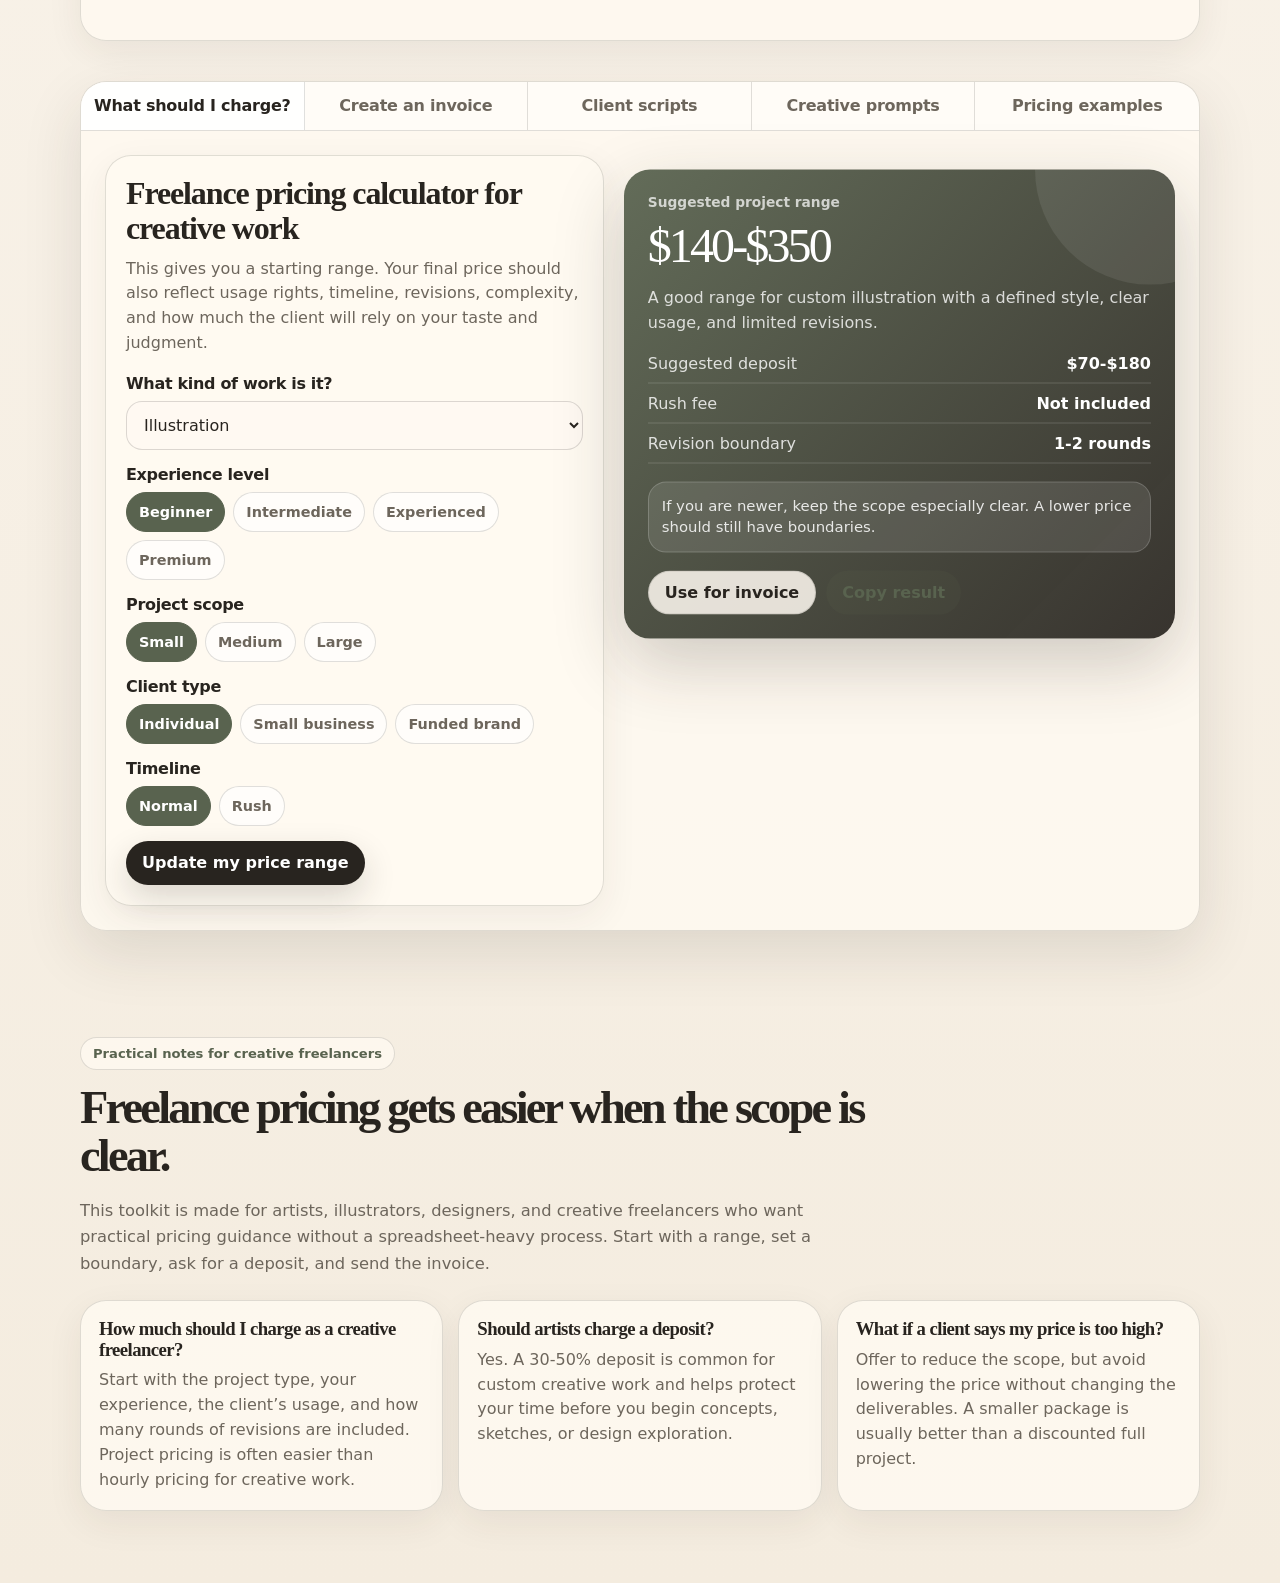
==== commit c33270ee: "Update print statement from 'Hello' to 'Goodbye'" ====
--- a/index.html
+++ b/index.html
@@ -3,22 +3,31 @@
 <head>
   <meta charset="UTF-8" />
   <meta name="viewport" content="width=device-width, initial-scale=1.0" />
-  <title>Freelance Pricing Calculator + Client Scripts (How Much Should I Charge?)</title>
-  <meta name="description" content="A practical freelance toolkit for artists, illustrators, designers, and creative freelancers. Get pricing guidance, create invoices, copy client scripts, and find creative prompts." />
+
+  <title>Freelance Pricing Calculator + Client Scripts for Creative Freelancers</title>
+  <meta name="description" content="Free freelance pricing calculator, invoice generator, client scripts, creative pricing examples, and creative prompts for artists, designers, illustrators, and creative freelancers." />
+  <meta name="keywords" content="freelance pricing calculator, how much should I charge as a freelancer, freelance pricing examples, creative freelancer tools, invoice generator for freelancers, client scripts for freelancers, artist pricing calculator, designer pricing calculator" />
   <link rel="canonical" href="https://elsaeve-tech.github.io/freelance-rate-calculator/" />
+
+  <meta property="og:title" content="Freelance Pricing Calculator + Client Scripts" />
+  <meta property="og:description" content="Simple tools for creative freelancers: pricing guidance, invoices, client scripts, creative prompts, and pricing examples." />
+  <meta property="og:type" content="website" />
 
   <style>
     :root {
       --ink: #28241f;
       --muted: #6d665c;
-      --cream: #fbf6ec;
+      --soft: #fbf6ef;
       --paper: #fffaf2;
+      --white: rgba(255,255,255,.72);
+      --olive: #59634f;
       --sage: #87947c;
-      --olive: #59634f;
       --clay: #b97861;
-      --line: rgba(40, 36, 31, .14);
-      --shadow: 0 20px 55px rgba(50, 42, 32, .12);
-      --radius: 24px;
+      --sand: #e8d8c3;
+      --gold: #c6a77d;
+      --line: rgba(40,36,31,.14);
+      --shadow: 0 22px 60px rgba(50,42,32,.12);
+      --radius: 26px;
     }
 
     * { box-sizing: border-box; }
@@ -30,9 +39,9 @@
       font-family: Inter, ui-sans-serif, system-ui, -apple-system, BlinkMacSystemFont, "Segoe UI", sans-serif;
       color: var(--ink);
       background:
-        radial-gradient(circle at top left, rgba(185,120,97,.17), transparent 31rem),
-        radial-gradient(circle at 88% 0%, rgba(135,148,124,.24), transparent 31rem),
-        linear-gradient(180deg, #fbf6ec 0%, #f5eee2 100%);
+        radial-gradient(circle at top left, rgba(185,120,97,.18), transparent 30rem),
+        radial-gradient(circle at 85% 0%, rgba(135,148,124,.24), transparent 32rem),
+        linear-gradient(180deg, #fbf6ef 0%, #f4ecdf 100%);
       min-height: 100vh;
     }
 
@@ -41,9 +50,9 @@
       position: fixed;
       inset: 0;
       pointer-events: none;
-      background-image: url("data:image/svg+xml,%3Csvg xmlns='http://www.w3.org/2000/svg' width='120' height='120' viewBox='0 0 120 120'%3E%3Cfilter id='n'%3E%3CfeTurbulence type='fractalNoise' baseFrequency='.8' numOctaves='3' stitchTiles='stitch'/%3E%3C/filter%3E%3Crect width='120' height='120' filter='url(%23n)' opacity='.15'/%3E%3C/svg%3E");
+      background-image: url("data:image/svg+xml,%3Csvg xmlns='http://www.w3.org/2000/svg' width='120' height='120' viewBox='0 0 120 120'%3E%3Cfilter id='n'%3E%3CfeTurbulence type='fractalNoise' baseFrequency='.8' numOctaves='3' stitchTiles='stitch'/%3E%3C/filter%3E%3Crect width='120' height='120' filter='url(%23n)' opacity='.13'/%3E%3C/svg%3E");
+      opacity: .18;
       mix-blend-mode: multiply;
-      opacity: .18;
     }
 
     .wrap {
@@ -54,12 +63,12 @@
     }
 
     header {
-      padding: 16px 0;
       position: sticky;
       top: 0;
-      z-index: 20;
+      z-index: 50;
+      padding: 16px 0;
       backdrop-filter: blur(16px);
-      background: rgba(251,246,236,.84);
+      background: rgba(251,246,239,.84);
       border-bottom: 1px solid rgba(40,36,31,.08);
     }
 
@@ -83,11 +92,11 @@
       width: 34px;
       height: 34px;
       border-radius: 13px;
-      background: linear-gradient(135deg, var(--olive), var(--sage));
-      color: white;
       display: grid;
       place-items: center;
+      color: white;
       font-family: Georgia, serif;
+      background: linear-gradient(135deg, var(--olive), var(--sage));
       box-shadow: 0 10px 24px rgba(89,99,79,.24);
     }
 
@@ -99,7 +108,7 @@
       flex-wrap: wrap;
     }
 
-    button, .btn {
+    button, input, select, textarea {
       font: inherit;
     }
 
@@ -116,12 +125,12 @@
 
     .nav-btn:hover, .nav-btn.active {
       color: var(--ink);
-      background: rgba(255,255,255,.65);
+      background: rgba(255,255,255,.68);
       border-color: var(--line);
     }
 
     .hero {
-      padding: 52px 0 28px;
+      padding: 54px 0 28px;
       display: grid;
       grid-template-columns: 1.05fr .95fr;
       gap: 30px;
@@ -130,9 +139,11 @@
 
     .eyebrow {
       display: inline-flex;
+      align-items: center;
+      gap: 8px;
       padding: 8px 12px;
       border: 1px solid var(--line);
-      background: rgba(255,250,242,.72);
+      background: rgba(255,250,242,.74);
       border-radius: 999px;
       color: var(--olive);
       font-weight: 800;
@@ -145,14 +156,18 @@
       line-height: 1;
       letter-spacing: -.065em;
       margin: 17px 0;
-      max-width: 820px;
+      max-width: 860px;
+    }
+
+    h2, h3 {
+      letter-spacing: -.035em;
     }
 
     .hero p {
       font-size: clamp(1rem, 1.8vw, 1.16rem);
       color: var(--muted);
       line-height: 1.65;
-      max-width: 680px;
+      max-width: 700px;
       margin: 0 0 18px;
     }
 
@@ -169,7 +184,7 @@
     }
 
     .maker-note {
-      margin-top: 26px;
+      margin-top: 24px;
       max-width: 650px;
       color: var(--muted);
       font-size: .96rem;
@@ -209,7 +224,7 @@
     }
 
     .btn.secondary {
-      background: rgba(255,250,242,.84);
+      background: rgba(255,250,242,.86);
       color: var(--ink);
       border: 1px solid var(--line);
       box-shadow: none;
@@ -227,7 +242,14 @@
       font-size: .9rem;
     }
 
-    .hero-card, .upgrade-card, .tool-shell, .card, .script-card, .example-card, .seo-card {
+    .hero-card,
+    .upgrade-card,
+    .seo-intro,
+    .tool-shell,
+    .card,
+    .script-card,
+    .example-card,
+    .seo-card {
       background: rgba(255,250,242,.80);
       border: 1px solid var(--line);
       border-radius: var(--radius);
@@ -244,9 +266,14 @@
       border-bottom: 1px solid var(--line);
     }
 
-    .hero-card h2, .upgrade-card h2, .card h2, .card h3, .script-card h3, .example-card h3 {
+    .hero-card h2,
+    .upgrade-card h2,
+    .card h2,
+    .card h3,
+    .script-card h3,
+    .example-card h3,
+    .seo-card h3 {
       font-family: Georgia, serif;
-      letter-spacing: -.04em;
       line-height: 1.1;
       margin: 0 0 12px;
     }
@@ -298,14 +325,13 @@
     .stat span { color: var(--muted); font-size: .8rem; font-weight: 750; }
 
     .upgrade-card {
-      margin: 30px auto 40px;
+      margin: 30px auto 28px;
       padding: 24px;
       max-width: 760px;
       display: grid;
       grid-template-columns: 1fr;
       gap: 18px;
-      text-align: left;
-      background: linear-gradient(180deg, rgba(255,255,255,.76), rgba(255,250,242,.88));
+      background: linear-gradient(180deg, rgba(255,255,255,.78), rgba(255,250,242,.90));
       box-shadow: 0 18px 50px rgba(40,36,31,.08);
     }
 
@@ -330,6 +356,28 @@
       margin-right: 8px;
     }
 
+    .seo-intro {
+      margin: 10px auto 28px;
+      padding: 24px;
+    }
+
+    .seo-intro h2 {
+      font-family: Georgia, serif;
+      font-size: clamp(1.8rem, 4vw, 2.7rem);
+      line-height: 1.05;
+      letter-spacing: -.055em;
+      margin: 0 0 12px;
+      max-width: 820px;
+    }
+
+    .seo-intro p {
+      color: var(--muted);
+      line-height: 1.65;
+      max-width: 760px;
+      font-size: 1.02rem;
+      margin: 0 0 12px;
+    }
+
     main { padding: 12px 0 60px; }
 
     .tool-shell {
@@ -340,7 +388,7 @@
     .tabs {
       display: grid;
       grid-template-columns: repeat(5, 1fr);
-      background: rgba(255,255,255,.44);
+      background: rgba(255,255,255,.46);
       border-bottom: 1px solid var(--line);
     }
 
@@ -357,7 +405,7 @@
     }
 
     .tab:last-child { border-right: 0; }
-    .tab.active { color: var(--ink); background: rgba(255,255,255,.70); }
+    .tab.active { color: var(--ink); background: rgba(255,255,255,.72); }
 
     .panel { display: none; padding: 24px; }
     .panel.active { display: block; }
@@ -373,7 +421,11 @@
     .card h2 { font-size: clamp(1.45rem, 3.2vw, 2rem); }
     .card h3 { font-size: 1.22rem; }
 
-    .hint { color: var(--muted); line-height: 1.55; margin: -2px 0 18px; }
+    .hint {
+      color: var(--muted);
+      line-height: 1.55;
+      margin: -2px 0 18px;
+    }
 
     label {
       display: block;
@@ -387,11 +439,10 @@
     input, select, textarea {
       width: 100%;
       border: 1px solid rgba(40,36,31,.16);
-      background: rgba(255,250,242,.90);
+      background: rgba(255,250,242,.92);
       color: var(--ink);
       border-radius: 16px;
       padding: 13px;
-      font: inherit;
       outline: none;
       min-height: 46px;
     }
@@ -411,7 +462,7 @@
 
     .pill {
       border: 1px solid var(--line);
-      background: rgba(255,255,255,.60);
+      background: rgba(255,255,255,.62);
       color: var(--muted);
       border-radius: 999px;
       padding: 10px 12px;
@@ -421,7 +472,11 @@
       min-height: 40px;
     }
 
-    .pill.active { background: var(--olive); color: white; border-color: var(--olive); }
+    .pill.active {
+      background: var(--olive);
+      color: white;
+      border-color: var(--olive);
+    }
 
     .result-card {
       position: sticky;
@@ -456,7 +511,11 @@
       margin: 12px 0 8px;
     }
 
-    .result-copy { color: rgba(255,255,255,.80); line-height: 1.55; margin-bottom: 18px; }
+    .result-copy {
+      color: rgba(255,255,255,.80);
+      line-height: 1.55;
+      margin-bottom: 18px;
+    }
 
     .breakdown {
       display: grid;
@@ -485,14 +544,30 @@
       font-size: .93rem;
     }
 
-    .scripts-grid, .examples-grid {
+    .scripts-grid,
+    .examples-grid {
       display: grid;
       grid-template-columns: repeat(2, minmax(0, 1fr));
       gap: 15px;
     }
 
-    .script-card, .example-card { padding: 18px; }
-    .script-card p, .example-card p { color: var(--muted); line-height: 1.55; }
+    .script-card,
+    .example-card {
+      padding: 18px;
+    }
+
+    .example-card p {
+      color: var(--muted);
+      line-height: 1.55;
+    }
+
+    .example-price {
+      font-family: Georgia, serif;
+      font-size: 1.45rem;
+      color: var(--ink);
+      letter-spacing: -.045em;
+      margin: 8px 0;
+    }
 
     .script-text {
       background: rgba(251,246,236,.92);
@@ -505,7 +580,23 @@
       min-height: 116px;
     }
 
-    .tiny { font-size: .84rem; color: var(--muted); line-height: 1.45; }
+    .tiny {
+      font-size: .84rem;
+      color: var(--muted);
+      line-height: 1.45;
+    }
+
+    .checkbox-row {
+      display: flex;
+      align-items: center;
+      gap: 9px;
+      margin-top: 4px;
+    }
+
+    .checkbox-row input {
+      width: auto;
+      min-height: auto;
+    }
 
     .invoice-preview {
       background: white;
@@ -550,14 +641,16 @@
       margin: 24px 0;
     }
 
-    .invoice-table th, .invoice-table td {
+    .invoice-table th,
+    .invoice-table td {
       text-align: left;
       border-bottom: 1px solid #ddd;
       padding: 12px 0;
       vertical-align: top;
     }
 
-    .invoice-table th:last-child, .invoice-table td:last-child { text-align: right; }
+    .invoice-table th:last-child,
+    .invoice-table td:last-child { text-align: right; }
 
     .invoice-total {
       display: flex;
@@ -577,7 +670,15 @@
     }
 
     .prompt-output h3 { margin-top: 0; }
-    .prompt-list { display: grid; gap: 12px; margin: 0; padding-left: 18px; color: var(--muted); line-height: 1.5; }
+
+    .prompt-list {
+      display: grid;
+      gap: 12px;
+      margin: 0;
+      padding-left: 18px;
+      color: var(--muted);
+      line-height: 1.5;
+    }
 
     .locked-note {
       border: 1px dashed rgba(89,99,79,.35);
@@ -589,7 +690,9 @@
       margin-top: 14px;
     }
 
-    .footer-seo { padding: 46px 0 72px; }
+    .footer-seo {
+      padding: 46px 0 72px;
+    }
 
     .footer-seo h2 {
       font-family: Georgia, serif;
@@ -600,6 +703,13 @@
       max-width: 850px;
     }
 
+    .footer-copy {
+      color: var(--muted);
+      line-height: 1.65;
+      max-width: 760px;
+      font-size: 1.02rem;
+    }
+
     .seo-grid {
       display: grid;
       grid-template-columns: repeat(3, 1fr);
@@ -607,9 +717,20 @@
       margin-top: 22px;
     }
 
-    .seo-card { padding: 18px; }
-    .seo-card h3 { margin: 0 0 8px; letter-spacing: -.03em; }
-    .seo-card p { margin: 0; color: var(--muted); line-height: 1.55; }
+    .seo-card {
+      padding: 18px;
+    }
+
+    .seo-card h3 {
+      margin: 0 0 8px;
+      letter-spacing: -.03em;
+    }
+
+    .seo-card p {
+      margin: 0;
+      color: var(--muted);
+      line-height: 1.55;
+    }
 
     .toast {
       position: fixed;
@@ -628,59 +749,220 @@
       font-weight: 800;
     }
 
-    .toast.show { opacity: 1; transform: translateX(-50%) translateY(0); }
+    .toast.show {
+      opacity: 1;
+      transform: translateX(-50%) translateY(0);
+    }
 
     @media (max-width: 940px) {
-      .hero, .grid-2 { grid-template-columns: 1fr; }
-      .result-card { position: relative; top: 0; }
-      .scripts-grid, .examples-grid, .seo-grid { grid-template-columns: 1fr; }
-      .tabs { grid-template-columns: repeat(2, 1fr); }
-      .tab:nth-child(2n) { border-right: 0; }
-      .hero { padding-top: 36px; }
-      header { position: relative; }
-      .nav { align-items: flex-start; flex-direction: column; }
-      .nav-links { justify-content: flex-start; width: 100%; }
+      .hero,
+      .grid-2 {
+        grid-template-columns: 1fr;
+      }
+
+      .result-card {
+        position: relative;
+        top: 0;
+      }
+
+      .scripts-grid,
+      .examples-grid,
+      .seo-grid {
+        grid-template-columns: 1fr;
+      }
+
+      .tabs {
+        grid-template-columns: repeat(2, 1fr);
+      }
+
+      .tab:nth-child(2n) {
+        border-right: 0;
+      }
+
+      .hero {
+        padding-top: 36px;
+      }
+
+      header {
+        position: relative;
+      }
+
+      .nav {
+        align-items: flex-start;
+        flex-direction: column;
+      }
+
+      .nav-links {
+        justify-content: flex-start;
+        width: 100%;
+      }
     }
 
     @media (max-width: 620px) {
-      .wrap { width: min(100% - 22px, 1120px); }
-      header { padding: 14px 0; }
-      .brand { font-size: .96rem; }
-      .nav-links { display: grid; grid-template-columns: repeat(2, 1fr); gap: 7px; }
-      .nav-btn { background: rgba(255,255,255,.48); border-color: rgba(40,36,31,.08); }
-      .hero { padding: 30px 0 22px; gap: 20px; }
-      h1 { font-size: clamp(2.2rem, 13vw, 3.05rem); letter-spacing: -.06em; }
-      .hero p { font-size: 1rem; }
-      .free-note { display: flex; font-size: .92rem; }
-      .maker-note { margin-top: 24px; font-size: .92rem; }
-      .cta-row { flex-direction: column; align-items: stretch; }
-      .hero .cta-row { margin-bottom: 24px; }
-      .btn { width: 100%; }
-      .hero-card-top, .card, .script-card, .example-card, .seo-card, .upgrade-card { padding: 16px; }
-      .hero-card h2 { font-size: 1.35rem; }
-      .stats { grid-template-columns: 1fr; }
-      .stat { border-right: 0; border-bottom: 1px solid var(--line); }
-      .stat:last-child { border-bottom: 0; }
-      .tool-shell { border-radius: 22px; }
-      .panel { padding: 14px; }
-      .tabs { grid-template-columns: 1fr; }
-      .tab { border-right: 0; border-bottom: 1px solid var(--line); padding: 14px 10px; }
-      .tab:last-child { border-bottom: 0; }
-      .pill { flex: 1 1 calc(50% - 8px); }
-      .breakdown div { align-items: flex-start; flex-direction: column; gap: 4px; }
-      .breakdown strong { text-align: left; }
-      .invoice-preview { padding: 18px; min-height: auto; overflow-wrap: anywhere; }
-      .invoice-head { flex-direction: column; }
-      .invoice-meta { text-align: left; }
-      .invoice-title { font-size: 1.75rem; }
-      .invoice-total { justify-content: space-between; gap: 12px; }
-      .invoice-table th, .invoice-table td { font-size: .92rem; }
-      .footer-seo { padding-bottom: 52px; }
+      .wrap {
+        width: min(100% - 22px, 1120px);
+      }
+
+      header {
+        padding: 14px 0;
+      }
+
+      .brand {
+        font-size: .96rem;
+      }
+
+      .nav-links {
+        display: grid;
+        grid-template-columns: repeat(2, 1fr);
+        gap: 7px;
+      }
+
+      .nav-btn {
+        background: rgba(255,255,255,.48);
+        border-color: rgba(40,36,31,.08);
+      }
+
+      .hero {
+        padding: 30px 0 22px;
+        gap: 20px;
+      }
+
+      h1 {
+        font-size: clamp(2.2rem, 13vw, 3.05rem);
+        letter-spacing: -.06em;
+      }
+
+      .hero p {
+        font-size: 1rem;
+      }
+
+      .free-note {
+        display: flex;
+        font-size: .92rem;
+      }
+
+      .maker-note {
+        margin-top: 24px;
+        font-size: .92rem;
+      }
+
+      .cta-row {
+        flex-direction: column;
+        align-items: stretch;
+      }
+
+      .hero .cta-row {
+        margin-bottom: 24px;
+      }
+
+      .btn {
+        width: 100%;
+      }
+
+      .hero-card-top,
+      .card,
+      .script-card,
+      .example-card,
+      .seo-card,
+      .upgrade-card,
+      .seo-intro {
+        padding: 16px;
+      }
+
+      .hero-card h2 {
+        font-size: 1.35rem;
+      }
+
+      .stats {
+        grid-template-columns: 1fr;
+      }
+
+      .stat {
+        border-right: 0;
+        border-bottom: 1px solid var(--line);
+      }
+
+      .stat:last-child {
+        border-bottom: 0;
+      }
+
+      .tool-shell {
+        border-radius: 22px;
+      }
+
+      .panel {
+        padding: 14px;
+      }
+
+      .tabs {
+        grid-template-columns: 1fr;
+      }
+
+      .tab {
+        border-right: 0;
+        border-bottom: 1px solid var(--line);
+        padding: 14px 10px;
+      }
+
+      .tab:last-child {
+        border-bottom: 0;
+      }
+
+      .pill {
+        flex: 1 1 calc(50% - 8px);
+      }
+
+      .breakdown div {
+        align-items: flex-start;
+        flex-direction: column;
+        gap: 4px;
+      }
+
+      .breakdown strong {
+        text-align: left;
+      }
+
+      .invoice-preview {
+        padding: 18px;
+        min-height: auto;
+        overflow-wrap: anywhere;
+      }
+
+      .invoice-head {
+        flex-direction: column;
+      }
+
+      .invoice-meta {
+        text-align: left;
+      }
+
+      .invoice-title {
+        font-size: 1.75rem;
+      }
+
+      .invoice-total {
+        justify-content: space-between;
+        gap: 12px;
+      }
+
+      .invoice-table th,
+      .invoice-table td {
+        font-size: .92rem;
+      }
+
+      .footer-seo {
+        padding-bottom: 52px;
+      }
     }
 
     @media print {
       body * { visibility: hidden; }
-      #invoicePreview, #invoicePreview * { visibility: visible; }
+
+      #invoicePreview,
+      #invoicePreview * {
+        visibility: visible;
+      }
+
       #invoicePreview {
         position: absolute;
         left: 0;
@@ -689,19 +971,34 @@
         box-shadow: none;
         border-radius: 0;
       }
-      header, .hero, .tabs, .card, .footer-seo, .toast, .upgrade-card { display: none !important; }
+
+      header,
+      .hero,
+      .tabs,
+      .card,
+      .footer-seo,
+      .toast,
+      .upgrade-card,
+      .seo-intro {
+        display: none !important;
+      }
     }
   </style>
 </head>
+
 <body>
   <header>
     <div class="wrap nav">
-      <div class="brand"><div class="brand-mark">C</div><span>Creative Freelancer Toolkit</span></div>
+      <div class="brand">
+        <div class="brand-mark">C</div>
+        <span>Creative Freelancer Toolkit</span>
+      </div>
+
       <nav class="nav-links" aria-label="Main navigation">
         <button type="button" class="nav-btn active" data-tab="pricing">Pricing</button>
         <button type="button" class="nav-btn" data-tab="invoice">Invoice</button>
         <button type="button" class="nav-btn" data-tab="scripts">Scripts</button>
-        <button type="button" class="nav-btn" data-tab="prompts">Creative Prompts</button>
+        <button type="button" class="nav-btn" data-tab="prompts">Prompts</button>
         <button type="button" class="nav-btn" data-tab="examples">Examples</button>
       </nav>
     </div>
@@ -710,13 +1007,16 @@
   <section class="wrap hero">
     <div>
       <span class="eyebrow">For artists, designers & creative freelancers</span>
-      <h1>Simple tools for the business side of creative work.</h1>
-      <p>Price a project, make an invoice, copy a client message, or get unstuck when you need a fresh creative direction.</p>
+      <h1>Freelance pricing calculator, invoice generator, and client scripts.</h1>
+      <p>If you’ve ever hesitated before sending your price, replying to a client, or explaining your creative direction, this gives you a simple place to start.</p>
+
       <div class="free-note">The core tools are free to use. No surprise paywall after you fill something out.</div>
+
       <div class="cta-row">
-        <button type="button" class="btn js-tab" data-tab="pricing">Start with pricing</button>
-        <button type="button" class="btn secondary js-tab" data-tab="invoice">Create an invoice</button>
+        <button type="button" class="btn" data-tab="pricing">Start with pricing</button>
+        <button type="button" class="btn secondary" data-tab="invoice">Create an invoice</button>
       </div>
+
       <p class="maker-note">Created by a working freelance artist who knows the awkward parts: naming a price, asking for a deposit, sending an invoice, and trying to sound professional without sounding fake.</p>
     </div>
 
@@ -729,9 +1029,10 @@
           <li><span class="check">✓</span><span>Copy client scripts for pricing, deposits, revisions, and pushback.</span></li>
         </ul>
       </div>
+
       <div class="stats">
         <div class="stat"><strong>Free</strong><span>core tools</span></div>
-        <div class="stat"><strong>$7</strong><span>optional upgrade</span></div>
+        <div class="stat"><strong>$7</strong><span>optional pack</span></div>
         <div class="stat"><strong>No</strong><span>signup needed</span></div>
       </div>
     </aside>
@@ -740,45 +1041,39 @@
   <section class="wrap upgrade-card" aria-label="Optional paid upgrade">
     <div>
       <h2>Creative Freelancer Pack (optional)</h2>
-      <p>The free tools should be enough to get started. If you want more polish and less second-guessing, the paid pack can include upgraded invoice styles, expanded scripts, pricing checklists, and deeper creative prompts.</p>
-      <p class="tiny">This is for when you want to feel more confident sending things to clients — not just “good enough.”</p>
-      <p class="tiny">Suggested price: $7–$12 one-time. Add your Gumroad, Payhip, or Etsy link here when ready.</p>
+      <p>The free tools should be enough to get started. The full pack is for when you want more polish and less second-guessing.</p>
+      <p class="tiny">It includes expanded client scripts, pricing checklists, creative direction frameworks, font suggestions, palette ideas, and client-ready language.</p>
     </div>
+
     <div>
       <ul class="upgrade-list">
-        <li>Pro invoice styles with more polished layouts</li>
-        <li>Expanded client scripts for deposits, late payments, revisions, and pushback</li>
-        <li>Creative direction prompts for logos, illustration, branding, and social posts</li>
-        <li>Pricing checklist before sending a quote</li>
+        <li>Expanded scripts for pricing, deposits, revisions, late payments, and pushback</li>
+        <li>Creative direction frameworks for minimal, earthy, playful, and editorial styles</li>
+        <li>Color palettes, font suggestions, and presentation language</li>
+        <li>A simple checklist before sending a quote</li>
       </ul>
+
       <div class="cta-row" style="margin-top:14px;">
-       <a href="https://elsaeve.gumroad.com/l/creative-freelancer-toolkit" target="_blank">
-  <button type="button" class="btn secondary">
-    Get the full pack ($7)
-  </button>
-</a>
+        <a href="https://elsaeve.gumroad.com/l/creative-freelancer-toolkit" target="_blank" rel="noopener">
+          <button type="button" class="btn secondary">Get the full pack ($7)</button>
+        </a>
       </div>
     </div>
   </section>
-<h2>How much should I charge as a freelancer?</h2>
-
-<p>
-Most freelancers undercharge because they don’t account for scope, client type, and experience.
-</p>
-
-<p>
-A beginner might charge $100–$300 for a logo, while an experienced designer working with businesses may charge $800–$2,000+.
-</p>
-
-<p>
-Use the calculator below to find a price that actually makes sense for you.
-</p>
+
+  <section class="wrap seo-intro">
+    <h2>How much should I charge as a freelancer?</h2>
+    <p>Most freelancers undercharge because they don’t account for scope, client type, experience, timeline, usage rights, and revision boundaries.</p>
+    <p>A beginner might charge $100–$300 for a simple logo, while an experienced designer working with businesses may charge $800–$2,000+ depending on the scope.</p>
+    <p>Use the calculator below as a starting point, then adjust based on the actual project.</p>
+  </section>
+
   <main id="tool" class="wrap">
     <div class="tool-shell">
       <div class="tabs" role="tablist">
         <button type="button" class="tab active" data-tab="pricing">What should I charge?</button>
         <button type="button" class="tab" data-tab="invoice">Create an invoice</button>
-        <button type="button" class="tab" data-tab="scripts">What to say to clients</button>
+        <button type="button" class="tab" data-tab="scripts">Client scripts</button>
         <button type="button" class="tab" data-tab="prompts">Creative prompts</button>
         <button type="button" class="tab" data-tab="examples">Pricing examples</button>
       </div>
@@ -786,7 +1081,7 @@
       <section id="pricing" class="panel active" role="tabpanel">
         <div class="grid-2">
           <div class="card">
-            <h2>Freelance pricing examples (what to charge)</h2>
+            <h2>Freelance pricing calculator for creative work</h2>
             <p class="hint">This gives you a starting range. Your final price should also reflect usage rights, timeline, revisions, complexity, and how much the client will rely on your taste and judgment.</p>
 
             <div class="field">
@@ -843,14 +1138,17 @@
 
           <aside class="result-card" aria-live="polite">
             <div class="result-label">Suggested project range</div>
-            <div class="price-range" id="priceRange">$250–$650</div>
+            <div class="price-range" id="priceRange">$250-$650</div>
             <p class="result-copy" id="priceSummary">A solid starting point for a small illustration project with a clear scope and limited revisions.</p>
+
             <div class="breakdown">
-              <div><span>Suggested deposit</span><strong id="depositAmount">$125–$325</strong></div>
+              <div><span>Suggested deposit</span><strong id="depositAmount">$125-$325</strong></div>
               <div><span>Rush fee</span><strong id="rushFee">Not included</strong></div>
-              <div><span>Revision boundary</span><strong id="revisionNote">1–2 rounds</strong></div>
+              <div><span>Revision boundary</span><strong id="revisionNote">1-2 rounds</strong></div>
             </div>
+
             <div class="notice" id="confidenceNote">If this number feels scary, that does not automatically mean it is too high. It may mean you are used to undercharging.</div>
+
             <div class="cta-row" style="margin-top:18px;">
               <button type="button" class="btn secondary" id="useForInvoice">Use for invoice</button>
               <button type="button" class="btn soft" id="copyPricing">Copy result</button>
@@ -862,7 +1160,7 @@
       <section id="invoice" class="panel" role="tabpanel">
         <div class="grid-2">
           <div class="card">
-            <h2>Simple invoice generator</h2>
+            <h2>Free invoice generator for freelancers</h2>
             <p class="hint">Create a clean invoice, then use your browser’s print option to save it as a PDF. The basic invoice is free and fully usable.</p>
 
             <div class="field"><label for="businessName">Your name / business name</label><input id="businessName" placeholder="Elsa Eve Studio" /></div>
@@ -874,11 +1172,12 @@
             <div class="field"><label for="dueDate">Due date</label><input id="dueDate" type="date" /></div>
             <div class="field"><label for="paymentNotes">Payment notes</label><textarea id="paymentNotes" placeholder="Payment accepted via Zelle, bank transfer, or credit card. Thank you!"></textarea></div>
 
-            <label style="display:flex; align-items:center; gap:9px; margin-top:4px;">
-              <input type="checkbox" id="proToggle" style="width:auto; min-height:auto;" />
+            <label class="checkbox-row">
+              <input type="checkbox" id="proToggle" />
               Preview pro invoice style
             </label>
-            <p class="tiny">Free invoice works fully. The paid version can include extra invoice styles, logo placement, reusable wording, and more polished layouts.</p>
+
+            <p class="tiny">Free invoice works fully. The full pack includes more polished invoice wording and creative business templates.</p>
 
             <div class="cta-row" style="margin-top:14px;">
               <button type="button" class="btn" id="updateInvoice">Update invoice</button>
@@ -894,6 +1193,7 @@
                 <div id="previewBusiness">Your Business Name</div>
                 <div id="previewEmail">hello@example.com</div>
               </div>
+
               <div class="invoice-meta">
                 <div><strong id="previewInvoiceNumber">INV-001</strong></div>
                 <div id="previewDate"></div>
@@ -907,11 +1207,18 @@
             </div>
 
             <table class="invoice-table">
-              <thead><tr><th>Description</th><th>Amount</th></tr></thead>
-              <tbody><tr><td id="previewDescription">Project description</td><td id="previewAmount">$0</td></tr></tbody>
+              <thead>
+                <tr><th>Description</th><th>Amount</th></tr>
+              </thead>
+              <tbody>
+                <tr><td id="previewDescription">Project description</td><td id="previewAmount">$0</td></tr>
+              </tbody>
             </table>
 
-            <div class="invoice-total"><span>Total due</span><span id="previewTotal">$0</span></div>
+            <div class="invoice-total">
+              <span>Total due</span>
+              <span id="previewTotal">$0</span>
+            </div>
 
             <div class="invoice-section">
               <strong>Payment notes</strong>
@@ -923,42 +1230,17 @@
 
       <section id="scripts" class="panel" role="tabpanel">
         <div class="card" style="margin-bottom:15px;">
-          <h2>Client scripts you can copy</h2>
-          <p class="hint">For the moments where you know what you mean, but saying it professionally feels weird.</p>
+          <h2>What to say to clients: freelance scripts</h2>
+          <p class="hint">If you ever hesitate before replying to a client, use these as a starting point.</p>
         </div>
-        <div class="scripts-grid" id="scriptsGrid">
-  <article class="script-card">
-    <h3>Send your price</h3>
-    <div class="script-text">Hi [Name],
-
-Based on the scope, the project would be $[amount], which includes [deliverables] and [#] rounds of revisions.
-
-Let me know if you'd like to move forward.</div>
-  </article>
-
-  <article class="script-card">
-    <h3>Client says it’s too expensive</h3>
-    <div class="script-text">Totally understand.
-
-If that’s outside your budget, we can simplify the scope to better match what you're looking to spend.</div>
-  </article>
-
-  <article class="script-card">
-    <h3>Revision boundary</h3>
-    <div class="script-text">Happy to keep refining this — we’ve moved beyond the included revisions, so additional changes would be billed at [$X].</div>
-  </article>
-
-  <article class="script-card">
-    <h3>Ask for a deposit</h3>
-    <div class="script-text">To officially book the project, I require a [percentage]% deposit, with the remaining balance due before final delivery.</div>
-  </article>
-</div>
+
+        <div class="scripts-grid" id="scriptsGrid"></div>
       </section>
 
       <section id="prompts" class="panel" role="tabpanel">
         <div class="grid-2">
           <div class="card">
-            <h2>Creative prompt helper</h2>
+            <h2>Creative prompt helper for artists and designers</h2>
             <p class="hint">This is not meant to replace your taste. It is a quick way to get unstuck and generate a few starting directions.</p>
 
             <div class="field">
@@ -989,7 +1271,8 @@
             </div>
 
             <button type="button" class="btn" id="generatePrompts">Generate free prompts</button>
-            <div class="locked-note">Paid pack idea: expanded prompt sets with art direction, palette ideas, composition prompts, client presentation language, and revision questions.</div>
+
+            <div class="locked-note">The full pack includes expanded prompt sets with color palettes, font suggestions, composition notes, client presentation language, and revision questions.</div>
           </div>
 
           <div class="prompt-output" id="promptOutput">
@@ -1001,46 +1284,24 @@
 
       <section id="examples" class="panel" role="tabpanel">
         <div class="card" style="margin-bottom:15px;">
-          <h2>Creative pricing examples</h2>
+          <h2>Freelance pricing examples: how much to charge</h2>
           <p class="hint">Use these as reference points, not hard rules. Usage rights, timeline, revisions, and client size can change the price a lot.</p>
         </div>
-        <div class="examples-grid" id="examplesGrid">
-  <article class="example-card">
-    <h3>Logo design</h3>
-    <p><strong>$250–$5,000+</strong></p>
-    <p>A simple logo for a tiny personal project may be a few hundred dollars. A full logo system for a business with commercial usage should be much higher.</p>
-  </article>
-
-  <article class="example-card">
-    <h3>Illustration</h3>
-    <p><strong>$150–$1,500+</strong></p>
-    <p>Pricing depends on complexity, usage, style, detail level, and whether the client needs commercial rights.</p>
-  </article>
-
-  <article class="example-card">
-    <h3>Children’s book illustration</h3>
-    <p><strong>$100–$300+ per page</strong></p>
-    <p>Full books should account for character development, revisions, page count, final file prep, and rights.</p>
-  </article>
-
-  <article class="example-card">
-    <h3>Brand identity</h3>
-    <p><strong>$650–$9,000+</strong></p>
-    <p>A brand kit may include logo, palette, typography, social templates, and simple guidelines.</p>
-  </article>
-</div>
+
+        <div class="examples-grid" id="examplesGrid"></div>
       </section>
     </div>
   </main>
 
   <section class="wrap footer-seo">
     <span class="eyebrow">Practical notes for creative freelancers</span>
-    <h2>Pricing creative work gets easier when the scope is clear.</h2>
-    <p style="color:var(--muted); line-height:1.65; max-width:760px; font-size:1.02rem;">This toolkit is made for artists, illustrators, designers, and creative freelancers who want practical pricing guidance without a spreadsheet-heavy process. Start with a range, set a boundary, ask for a deposit, and send the invoice.</p>
+    <h2>Freelance pricing gets easier when the scope is clear.</h2>
+    <p class="footer-copy">This toolkit is made for artists, illustrators, designers, and creative freelancers who want practical pricing guidance without a spreadsheet-heavy process. Start with a range, set a boundary, ask for a deposit, and send the invoice.</p>
+
     <div class="seo-grid">
       <div class="seo-card"><h3>How much should I charge as a creative freelancer?</h3><p>Start with the project type, your experience, the client’s usage, and how many rounds of revisions are included. Project pricing is often easier than hourly pricing for creative work.</p></div>
-      <div class="seo-card"><h3>Should artists charge a deposit?</h3><p>Yes. A 30–50% deposit is common for custom creative work and helps protect your time before you begin concepts, sketches, or design exploration.</p></div>
-      <div class="seo-card"><h3>What if a client says my price is too high?</h3><p>You can offer to reduce the scope, but avoid lowering the price without changing the deliverables. A smaller package is usually better than a discounted full project.</p></div>
+      <div class="seo-card"><h3>Should artists charge a deposit?</h3><p>Yes. A 30-50% deposit is common for custom creative work and helps protect your time before you begin concepts, sketches, or design exploration.</p></div>
+      <div class="seo-card"><h3>What if a client says my price is too high?</h3><p>Offer to reduce the scope, but avoid lowering the price without changing the deliverables. A smaller package is usually better than a discounted full project.</p></div>
     </div>
   </section>
 
@@ -1068,40 +1329,20 @@
     };
 
     var scriptItems = [
-      ['Send your price confidently', 'Hi [Name],
-
-Thank you again for sharing the details with me. Based on the scope, timeline, and deliverables, the project fee would be $[amount].
-
-That includes [deliverables], plus [number] rounds of revisions. To reserve the project, I ask for a [percentage]% deposit before beginning.
-
-I would be happy to move forward if that works for you.'],
-      ['Ask for a deposit', 'Hi [Name],
-
-I am excited to get started. To officially book the project, I require a [percentage]% deposit, with the remaining balance due before final files are delivered.
-
-Once the deposit is received, I will begin the first concept round.'],
-      ['Respond to “that’s too expensive”', 'I completely understand. If the full scope is more than you were hoping to spend right now, we can simplify the deliverables to better fit your budget.
-
-I want to make sure the project still feels thoughtful and sustainable, so I would rather adjust the scope than rush or undercut the work.'],
-      ['Set revision boundaries', 'This project includes [number] rounds of revisions. After that, additional revisions are billed at $[rate]/hour or quoted separately depending on the change.
-
-That keeps the process clear and helps make sure we stay aligned with the original scope.'],
-      ['Politely decline a bad fit', 'Thank you so much for thinking of me. After looking over the project, I do not think I am the best fit for what you need right now.
-
-I really appreciate you reaching out and wish you the best with it.'],
-      ['Follow up on unpaid invoice', 'Hi [Name],
-
-Just following up on invoice [invoice number], which was due on [date]. Whenever you have a chance, please let me know when I can expect payment.
-
-Thank you!']
+      ['Send your price confidently', 'Hi [Name],\n\nThank you again for sharing the details with me. Based on the scope, timeline, and deliverables, the project fee would be $[amount].\n\nThat includes [deliverables], plus [number] rounds of revisions. To reserve the project, I ask for a [percentage]% deposit before beginning.\n\nI would be happy to move forward if that works for you.'],
+      ['Ask for a deposit', 'Hi [Name],\n\nI am excited to get started. To officially book the project, I require a [percentage]% deposit, with the remaining balance due before final files are delivered.\n\nOnce the deposit is received, I will begin the first concept round.'],
+      ['Client says it is too expensive', 'I completely understand. If the full scope is more than you were hoping to spend right now, we can simplify the deliverables to better fit your budget.\n\nI want to make sure the project still feels thoughtful and sustainable, so I would rather adjust the scope than rush or undercut the work.'],
+      ['Set revision boundaries', 'This project includes [number] rounds of revisions. After that, additional revisions are billed at $[rate]/hour or quoted separately depending on the change.\n\nThat keeps the process clear and helps make sure we stay aligned with the original scope.'],
+      ['Clarify scope upfront', 'Just to make sure we are aligned, this includes:\n\n- [deliverable 1]\n- [deliverable 2]\n- [number] rounds of revisions\n\nAnything outside of that can be added, and we can adjust the scope as needed.'],
+      ['Follow up on unpaid invoice', 'Hi [Name],\n\nJust following up on invoice [invoice number], which was due on [date]. Whenever you have a chance, please let me know when I can expect payment.\n\nThank you!']
     ];
 
     var examples = [
       ['Logo design', '$250-$5,000+', 'A simple logo for a tiny personal project may be a few hundred dollars. A full logo system for a business with commercial usage should be much higher.'],
-      ['Children’s book illustration', '$100-$300+ per page', 'Page rates vary by style, detail, rights, and page count. Full books should include character development, revisions, and final file prep.'],
-      ['Brand identity', '$650-$9,000+', 'A brand kit may include logo, palette, typography, social templates, and guidelines. Larger businesses should pay more for broader usage.'],
+      ['Illustration', '$150-$1,500+', 'Pricing depends on complexity, usage, style, detail level, and whether the client needs commercial rights.'],
+      ['Children’s book illustration', '$100-$300+ per page', 'Full books should account for character development, revisions, page count, final file prep, and rights.'],
+      ['Brand identity', '$650-$9,000+', 'A brand kit may include logo, palette, typography, social templates, and simple guidelines.'],
       ['Website design', '$800-$12,000+', 'Pricing depends on pages, platform, copy, build complexity, SEO, and whether you are providing design only or full implementation.'],
-      ['Custom illustration', '$180-$2,800+', 'Consider detail level, usage rights, turnaround, number of concepts, and whether the client needs commercial licensing.'],
       ['Social media templates', '$150-$3,000+', 'Small template packs are lower cost. Larger content systems with brand strategy, captions, and multiple formats should cost more.']
     ];
 
@@ -1143,7 +1384,9 @@
       }
     };
 
-    function id(name) { return document.getElementById(name); }
+    function id(name) {
+      return document.getElementById(name);
+    }
 
     function money(value) {
       return '$' + Math.round(value).toLocaleString();
@@ -1153,13 +1396,19 @@
       var toast = id('toast');
       if (!toast) return;
       toast.textContent = message;
-      toast.className = 'toast show';
-      setTimeout(function() { toast.className = 'toast'; }, 1600);
+      toast.classList.add('show');
+      setTimeout(function() {
+        toast.classList.remove('show');
+      }, 1600);
     }
 
     function copyText(text, message) {
       if (navigator.clipboard && navigator.clipboard.writeText) {
-        navigator.clipboard.writeText(text).then(function() { showToast(message); }).catch(function() { showToast('Copy failed'); });
+        navigator.clipboard.writeText(text).then(function() {
+          showToast(message);
+        }).catch(function() {
+          showToast('Copy failed');
+        });
       } else {
         var area = document.createElement('textarea');
         area.value = text;
@@ -1177,18 +1426,16 @@
       var i;
 
       for (i = 0; i < panels.length; i++) {
-        panels[i].className = panels[i].id === tabName ? 'panel active' : 'panel';
+        panels[i].classList.toggle('active', panels[i].id === tabName);
       }
 
       for (i = 0; i < buttons.length; i++) {
-        if (buttons[i].getAttribute('data-tab') === tabName) {
-          if (buttons[i].className.indexOf('active') === -1) buttons[i].className += ' active';
-        } else {
-          buttons[i].className = buttons[i].className.replace(' active', '').replace('active', '');
-        }
-      }
-
-      if (id('tool')) id('tool').scrollIntoView({ behavior: 'smooth', block: 'start' });
+        buttons[i].classList.toggle('active', buttons[i].getAttribute('data-tab') === tabName);
+      }
+
+      if (id('tool')) {
+        id('tool').scrollIntoView({ behavior: 'smooth', block: 'start' });
+      }
     }
 
     function calculatePricing() {
@@ -1220,12 +1467,14 @@
         experienced: 'Your experience has value. Price for judgment, taste, communication, and reliability — not just time.',
         premium: 'Premium pricing needs premium clarity: usage rights, polished process, strong presentation, and firm boundaries.'
       };
+
       id('confidenceNote').textContent = notes[state.experience];
     }
 
     function updateInvoice() {
       var amount = Number(id('invoiceAmount').value || 0);
       var today = new Date().toLocaleDateString(undefined, { year: 'numeric', month: 'short', day: 'numeric' });
+
       id('previewBusiness').textContent = id('businessName').value || 'Your Business Name';
       id('previewEmail').textContent = id('businessEmail').value || 'hello@example.com';
       id('previewClient').textContent = id('clientName').value || 'Client Name';
@@ -1240,44 +1489,50 @@
 
     function renderScripts() {
       var grid = id('scriptsGrid');
-      var i;
       grid.innerHTML = '';
-      for (i = 0; i < scriptItems.length; i++) {
-        var card = document.createElement('article');
-        var title = document.createElement('h3');
-        var text = document.createElement('div');
-        var row = document.createElement('div');
-        var btn = document.createElement('button');
-        title.textContent = scriptItems[i][0];
-        text.className = 'script-text';
-        text.textContent = scriptItems[i][1];
-        row.className = 'cta-row';
-        row.style.marginTop = '12px';
-        btn.type = 'button';
-        btn.className = 'btn secondary small';
-        btn.textContent = 'Copy script';
-        btn.setAttribute('data-script-index', i);
-        btn.onclick = function() {
-          var index = this.getAttribute('data-script-index');
-          copyText(scriptItems[index][1], 'Script copied');
-        };
-        row.appendChild(btn);
-        card.className = 'script-card';
-        card.appendChild(title);
-        card.appendChild(text);
-        card.appendChild(row);
-        grid.appendChild(card);
+
+      for (var i = 0; i < scriptItems.length; i++) {
+        (function(item) {
+          var card = document.createElement('article');
+          var title = document.createElement('h3');
+          var text = document.createElement('div');
+          var row = document.createElement('div');
+          var btn = document.createElement('button');
+
+          card.className = 'script-card';
+          title.textContent = item[0];
+          text.className = 'script-text';
+          text.textContent = item[1];
+          row.className = 'cta-row';
+          row.style.marginTop = '12px';
+          btn.type = 'button';
+          btn.className = 'btn secondary small';
+          btn.textContent = 'Copy script';
+
+          btn.onclick = function() {
+            copyText(item[1], 'Script copied');
+          };
+
+          row.appendChild(btn);
+          card.appendChild(title);
+          card.appendChild(text);
+          card.appendChild(row);
+          grid.appendChild(card);
+        })(scriptItems[i]);
       }
     }
 
     function renderExamples() {
       var grid = id('examplesGrid');
-      var i;
       grid.innerHTML = '';
-      for (i = 0; i < examples.length; i++) {
+
+      for (var i = 0; i < examples.length; i++) {
         var card = document.createElement('article');
         card.className = 'example-card';
-        card.innerHTML = '<h3>' + examples[i][0] + '</h3><p style="font-size:1.45rem; color:var(--ink); font-family:Georgia,serif; letter-spacing:-.05em; margin:8px 0;">' + examples[i][1] + '</p><p>' + examples[i][2] + '</p>';
+        card.innerHTML =
+          '<h3>' + examples[i][0] + '</h3>' +
+          '<p class="example-price">' + examples[i][1] + '</p>' +
+          '<p>' + examples[i][2] + '</p>';
         grid.appendChild(card);
       }
     }
@@ -1288,18 +1543,23 @@
       var audience = id('promptAudience').value || 'this client';
       var list = prompts[type][mood];
       var output = id('promptOutput');
+
       var html = '<h3>Starting directions for ' + audience + '</h3><ol class="prompt-list">';
-      var i;
-      for (i = 0; i < list.length; i++) {
+      for (var i = 0; i < list.length; i++) {
         html += '<li>' + list[i] + '</li>';
       }
-      html += '</ol><div class="locked-note">Want a more complete direction? The paid pack can include expanded prompts, palette ideas, composition notes, and client presentation language.</div><div class="cta-row" style="margin-top:14px;"><button type="button" class="btn secondary small" id="copyPromptsBtn">Copy prompts</button></div>';
+
+      html += '</ol>' +
+        '<div class="locked-note">Want a more complete direction? The full pack includes expanded prompts, color palettes, font suggestions, composition notes, and client presentation language.</div>' +
+        '<div class="cta-row" style="margin-top:14px;">' +
+        '<button type="button" class="btn secondary small" id="copyPromptsBtn">Copy prompts</button>' +
+        '<a href="https://elsaeve.gumroad.com/l/creative-freelancer-toolkit" target="_blank" rel="noopener"><button type="button" class="btn small">Get the full pack ($7)</button></a>' +
+        '</div>';
+
       output.innerHTML = html;
+
       id('copyPromptsBtn').onclick = function() {
-        copyText('Creative directions for ' + audience + ':
-
-' + list.join('
-'), 'Prompts copied');
+        copyText('Creative directions for ' + audience + ':\n\n' + list.join('\n'), 'Prompts copied');
       };
     }
 
@@ -1307,19 +1567,23 @@
       var tabButtons = document.querySelectorAll('[data-tab]');
       var pillButtons = document.querySelectorAll('.pill');
       var invoiceFields = ['businessName','businessEmail','clientName','invoiceNumber','projectDescription','invoiceAmount','dueDate','paymentNotes'];
-      var i;
-
-      for (i = 0; i < tabButtons.length; i++) {
-        tabButtons[i].onclick = function() { switchTab(this.getAttribute('data-tab')); };
-      }
-
-      for (i = 0; i < pillButtons.length; i++) {
-        pillButtons[i].onclick = function() {
+
+      for (var i = 0; i < tabButtons.length; i++) {
+        tabButtons[i].onclick = function() {
+          switchTab(this.getAttribute('data-tab'));
+        };
+      }
+
+      for (var j = 0; j < pillButtons.length; j++) {
+        pillButtons[j].onclick = function() {
           var group = this.parentNode.getAttribute('data-group');
           var siblings = this.parentNode.querySelectorAll('.pill');
-          var j;
-          for (j = 0; j < siblings.length; j++) siblings[j].className = 'pill';
-          this.className = 'pill active';
+
+          for (var k = 0; k < siblings.length; k++) {
+            siblings[k].classList.remove('active');
+          }
+
+          this.classList.add('active');
           state[group] = this.getAttribute('data-value');
           calculatePricing();
         };
@@ -1327,9 +1591,11 @@
 
       id('workType').onchange = calculatePricing;
       id('calculateBtn').onclick = calculatePricing;
+
       id('copyPricing').onclick = function() {
         copyText(state.lastSummary + ' Suggested deposit: ' + id('depositAmount').textContent + '. Revisions: ' + id('revisionNote').textContent + '.', 'Pricing copied');
       };
+
       id('useForInvoice').onclick = function() {
         var midpoint = Math.round((state.lastLow + state.lastHigh) / 2 / 10) * 10;
         var type = id('workType').value;
@@ -1339,40 +1605,41 @@
         switchTab('invoice');
       };
 
-      for (i = 0; i < invoiceFields.length; i++) {
-        id(invoiceFields[i]).oninput = updateInvoice;
+      for (var l = 0; l < invoiceFields.length; l++) {
+        id(invoiceFields[l]).oninput = updateInvoice;
       }
 
       id('updateInvoice').onclick = updateInvoice;
-      id('printInvoice').onclick = function() { updateInvoice(); window.print(); };
+
+      id('printInvoice').onclick = function() {
+        updateInvoice();
+        window.print();
+      };
+
       id('copyInvoiceEmail').onclick = function() {
         updateInvoice();
         var client = id('clientName').value || '[Client Name]';
         var invoiceNumber = id('invoiceNumber').value || 'INV-001';
         var amount = money(Number(id('invoiceAmount').value || 0));
         var due = id('dueDate').value || '[due date]';
-        copyText('Hi ' + client + ',
-
-I have attached invoice ' + invoiceNumber + ' for ' + amount + '. Payment is due by ' + due + '.
-
-Thank you again — I appreciate it!', 'Invoice email copied');
+
+        copyText('Hi ' + client + ',\n\nI have attached invoice ' + invoiceNumber + ' for ' + amount + '. Payment is due by ' + due + '.\n\nThank you again — I appreciate it!', 'Invoice email copied');
       };
+
       id('proToggle').onchange = function() {
         id('invoicePreview').className = this.checked ? 'invoice-preview pro' : 'invoice-preview';
         if (this.checked) showToast('Pro style preview on');
       };
-      id('paidPackLink').onclick = function() { showToast('Add your payment link here'); };
+
       id('generatePrompts').onclick = generatePrompts;
 
       renderScripts();
       renderExamples();
       calculatePricing();
       updateInvoice();
-      showToast('Tools loaded');
     }
 
     window.onload = startToolkit;
   </script>
-  <script src="script.js"></script>
 </body>
 </html>
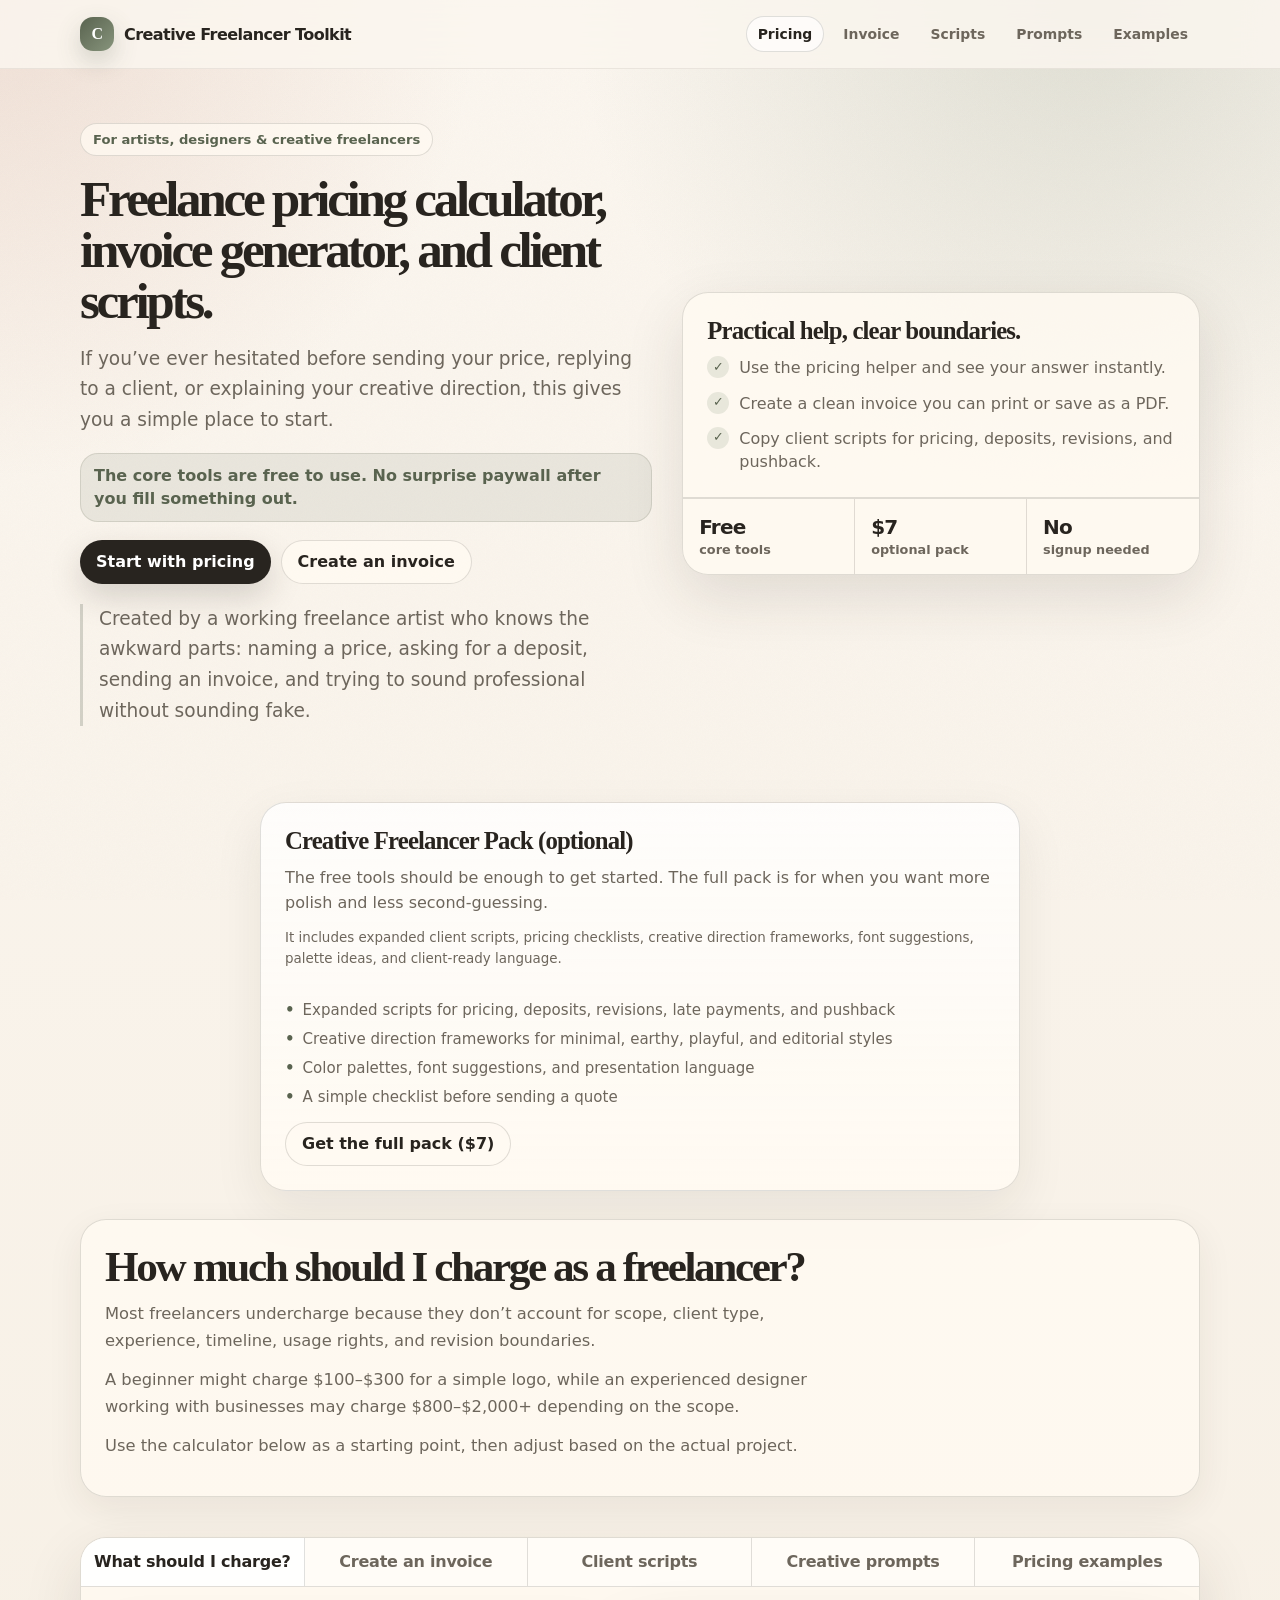
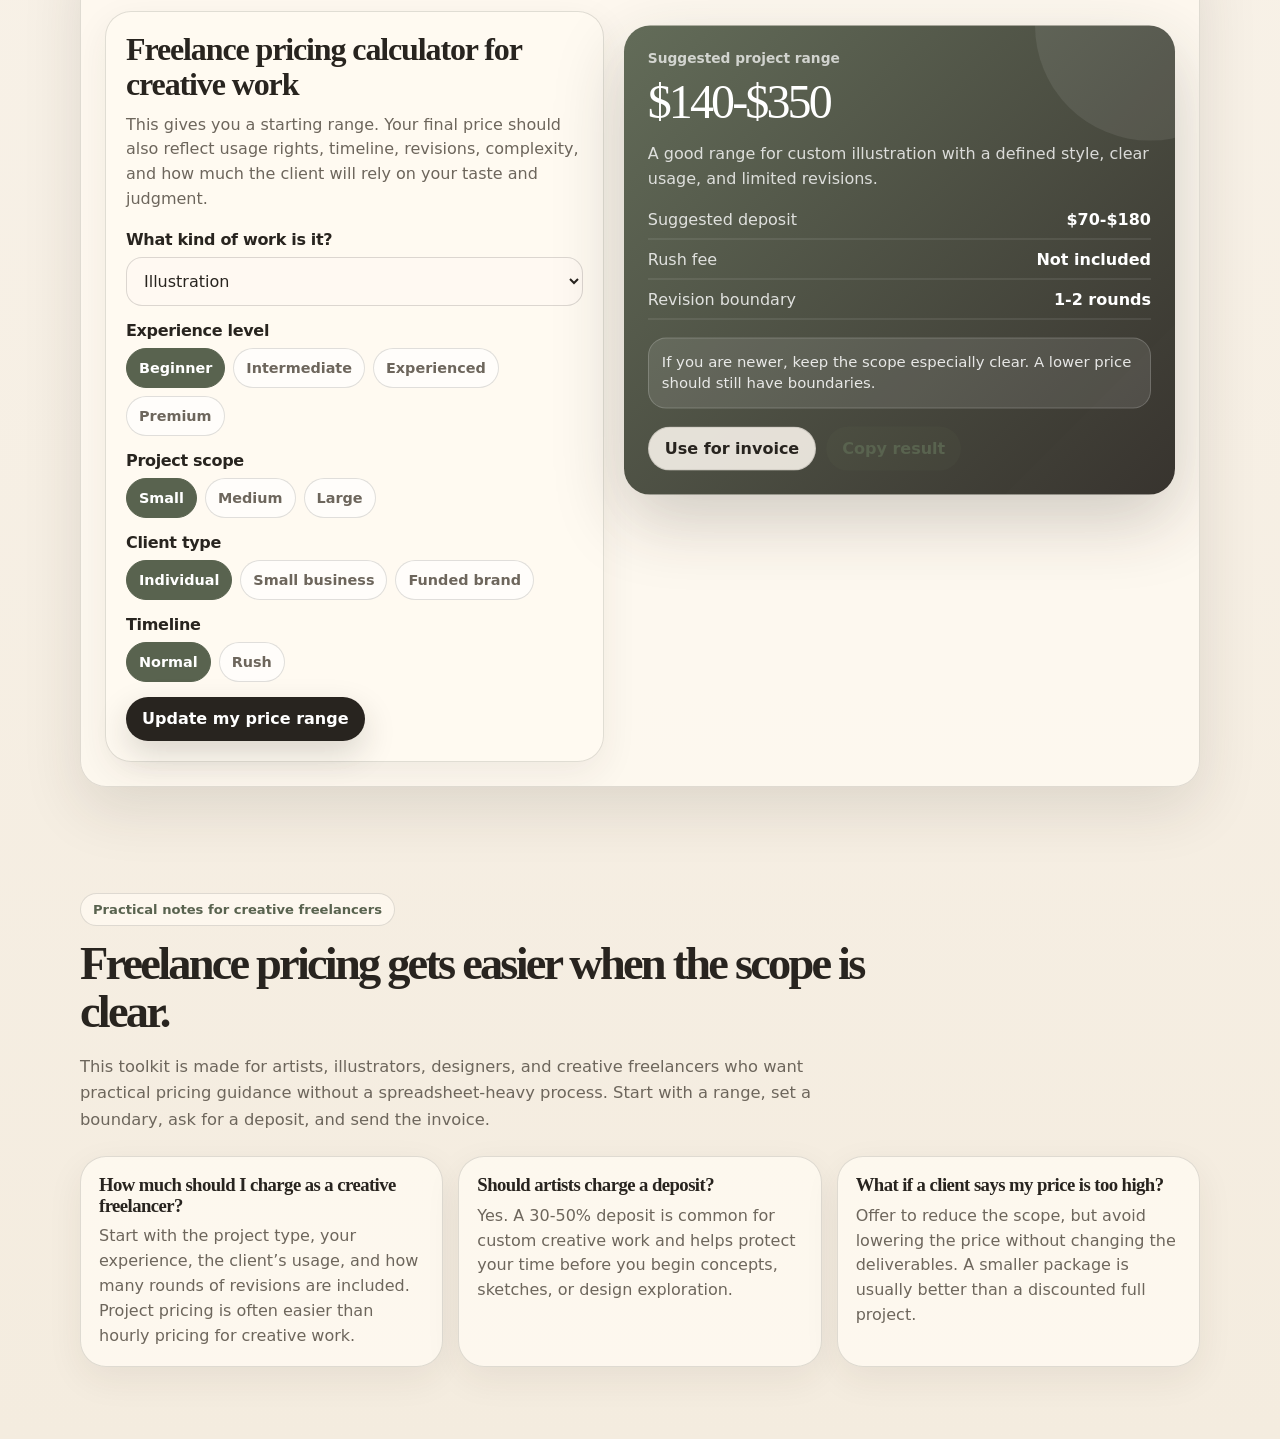
==== commit 536023a0: "Update index.html" ====
--- a/index.html
+++ b/index.html
@@ -152,7 +152,7 @@
 
     h1 {
       font-family: Georgia, "Times New Roman", serif;
-      font-size: clamp(2.35rem, 6vw, 4.65rem);
+      font-size: clamp(2rem, 4.5vw, 3.2rem);
       line-height: 1;
       letter-spacing: -.065em;
       margin: 17px 0;
